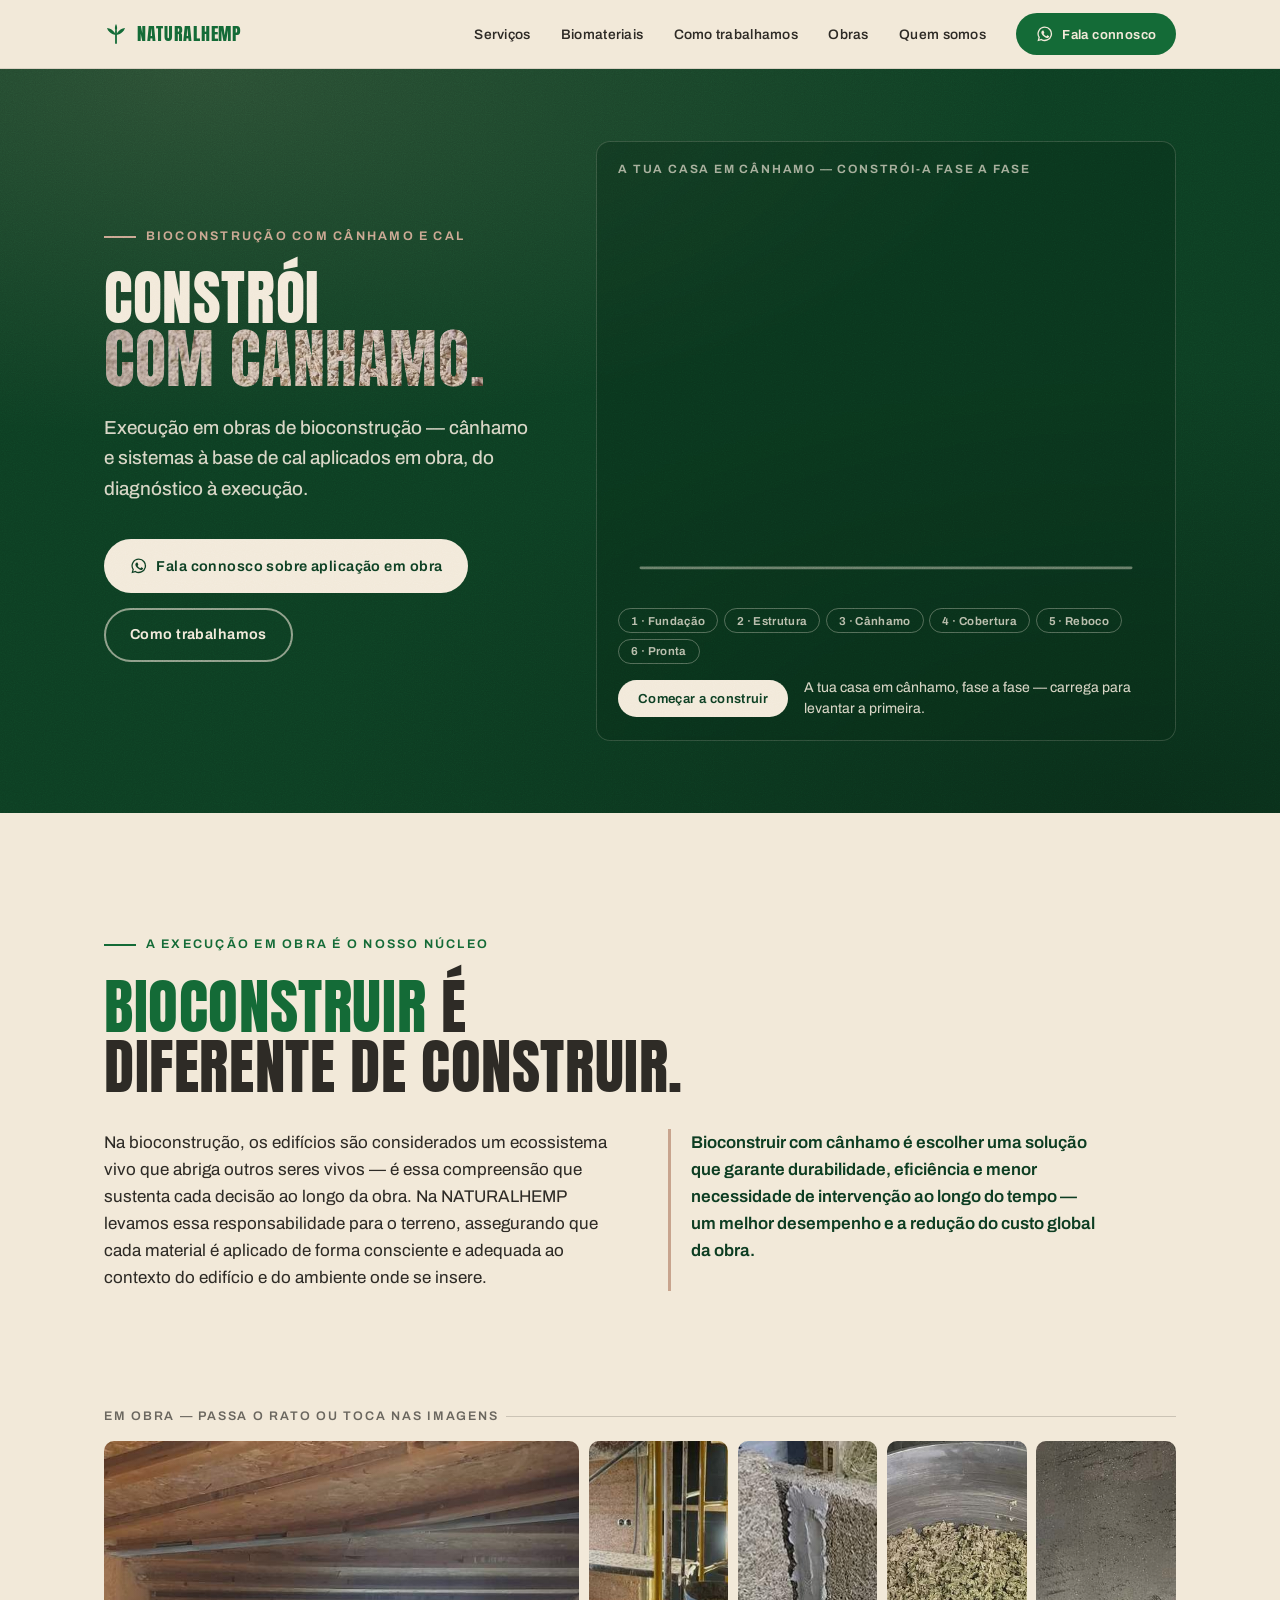
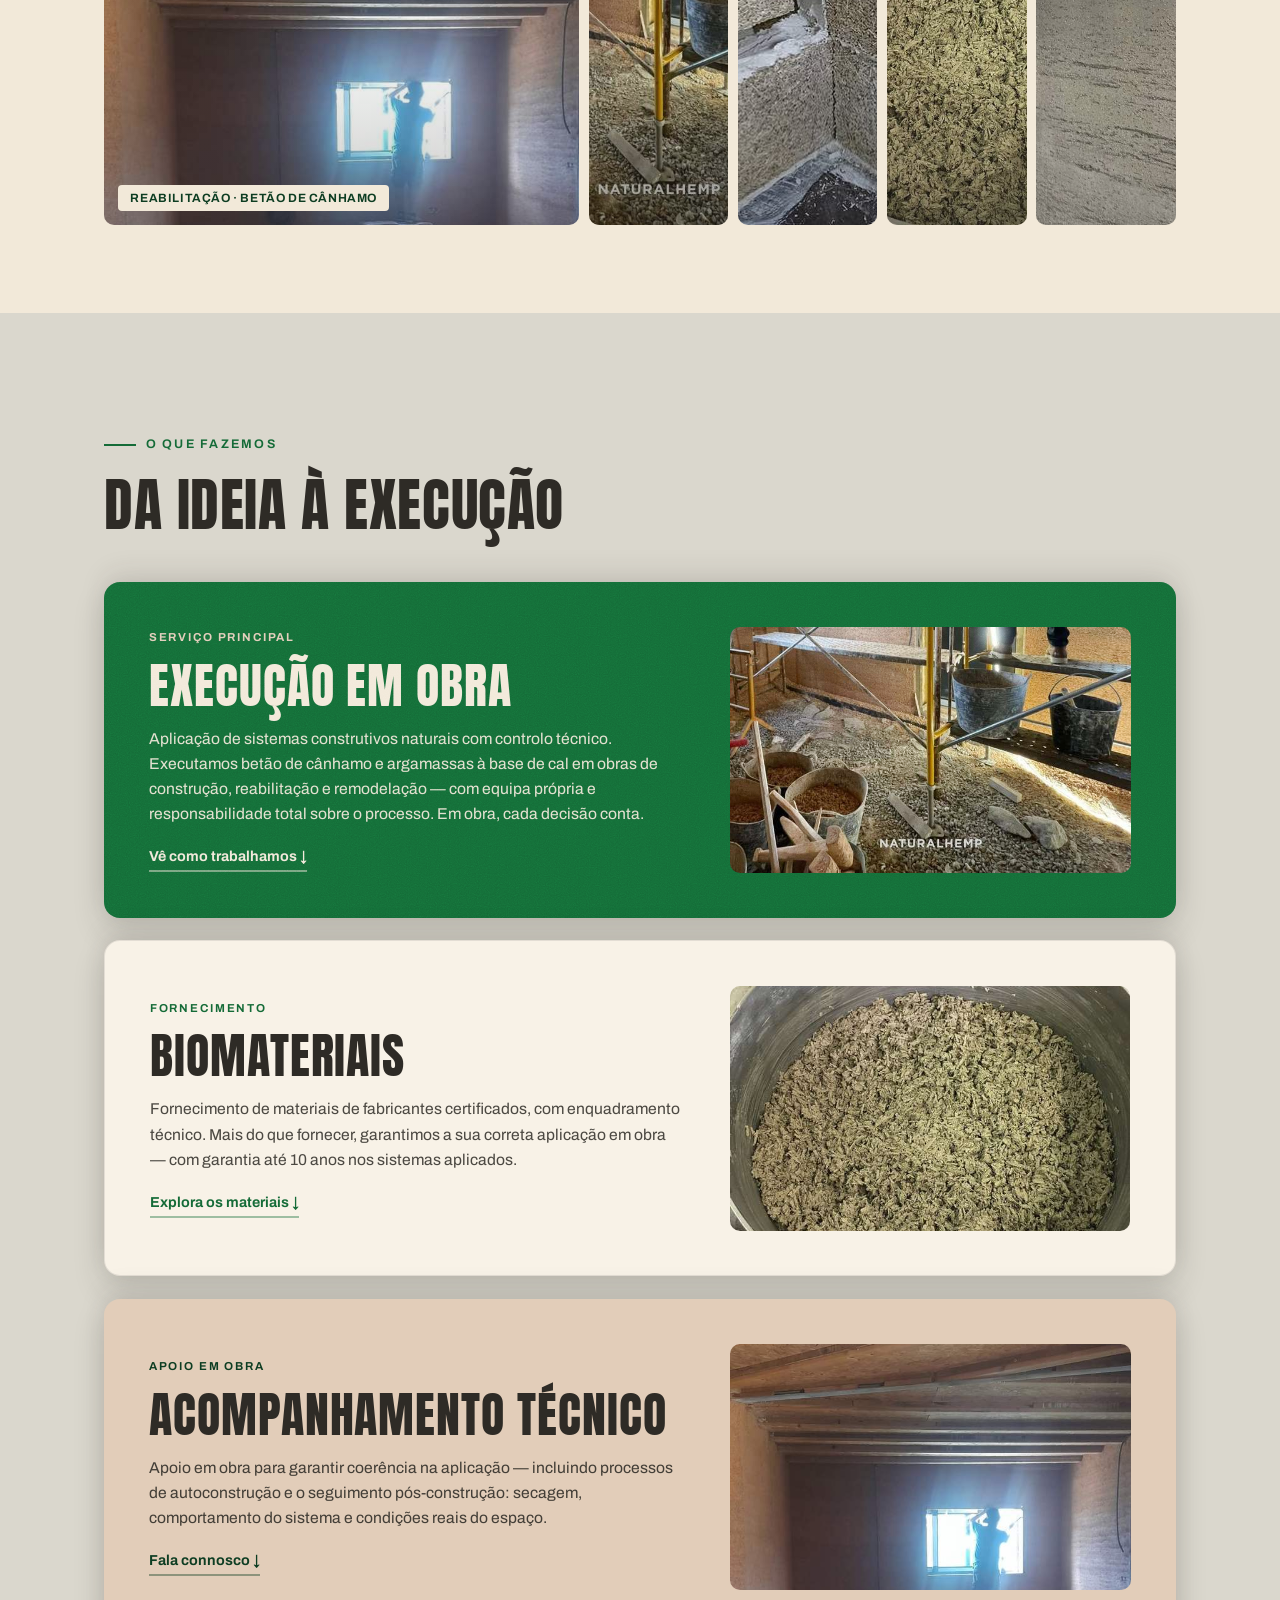
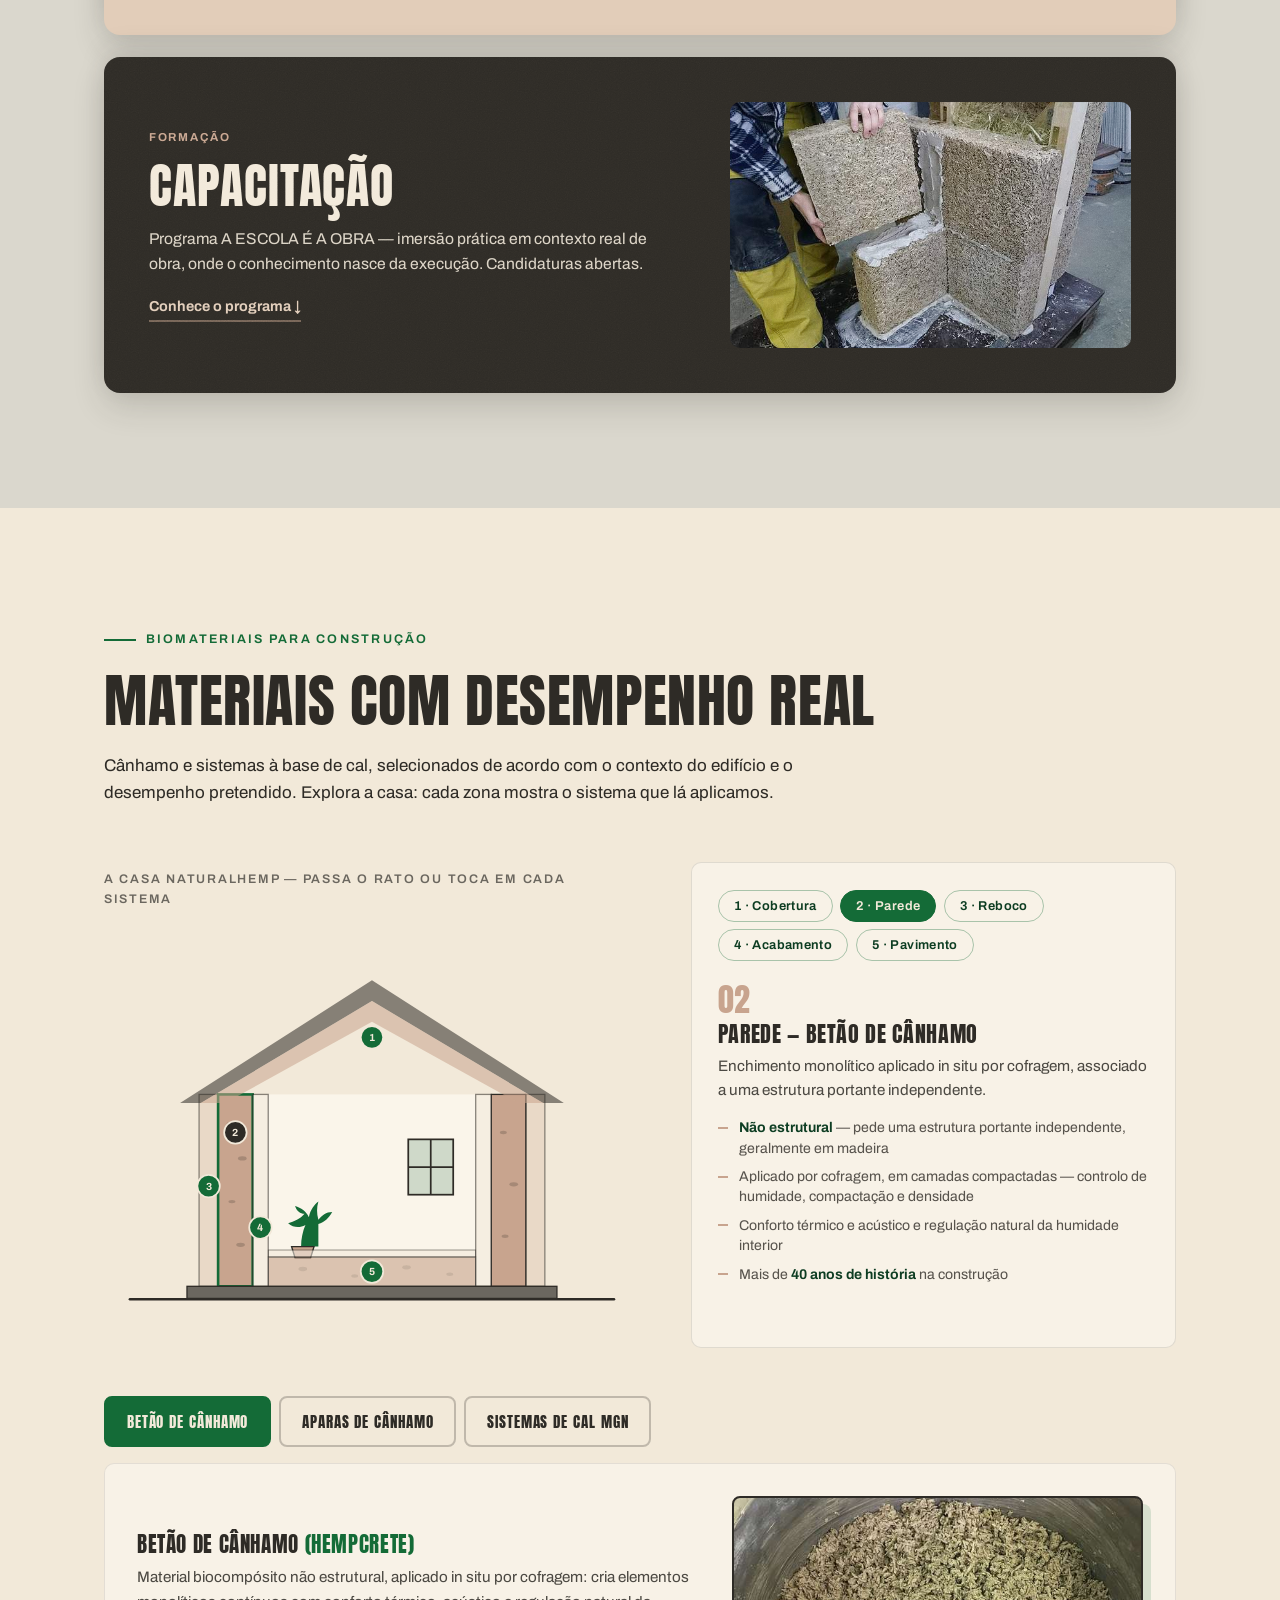
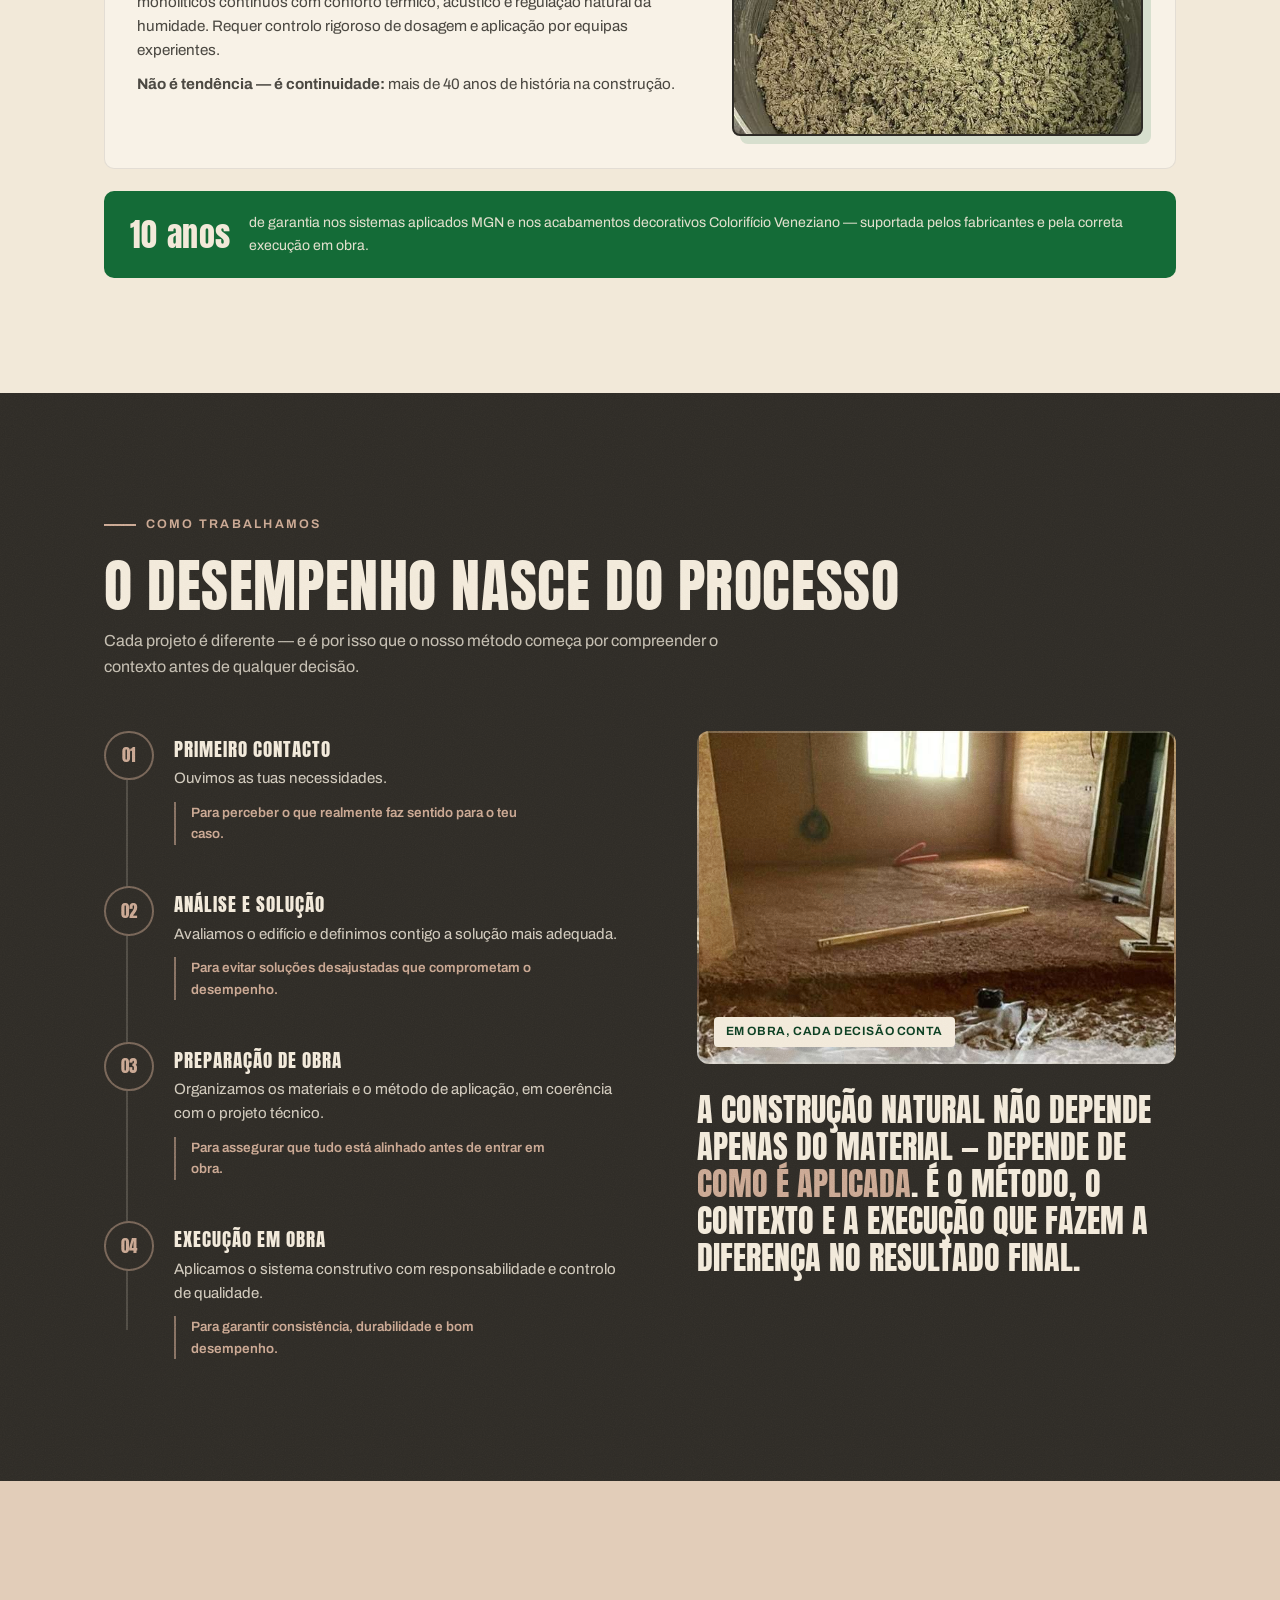
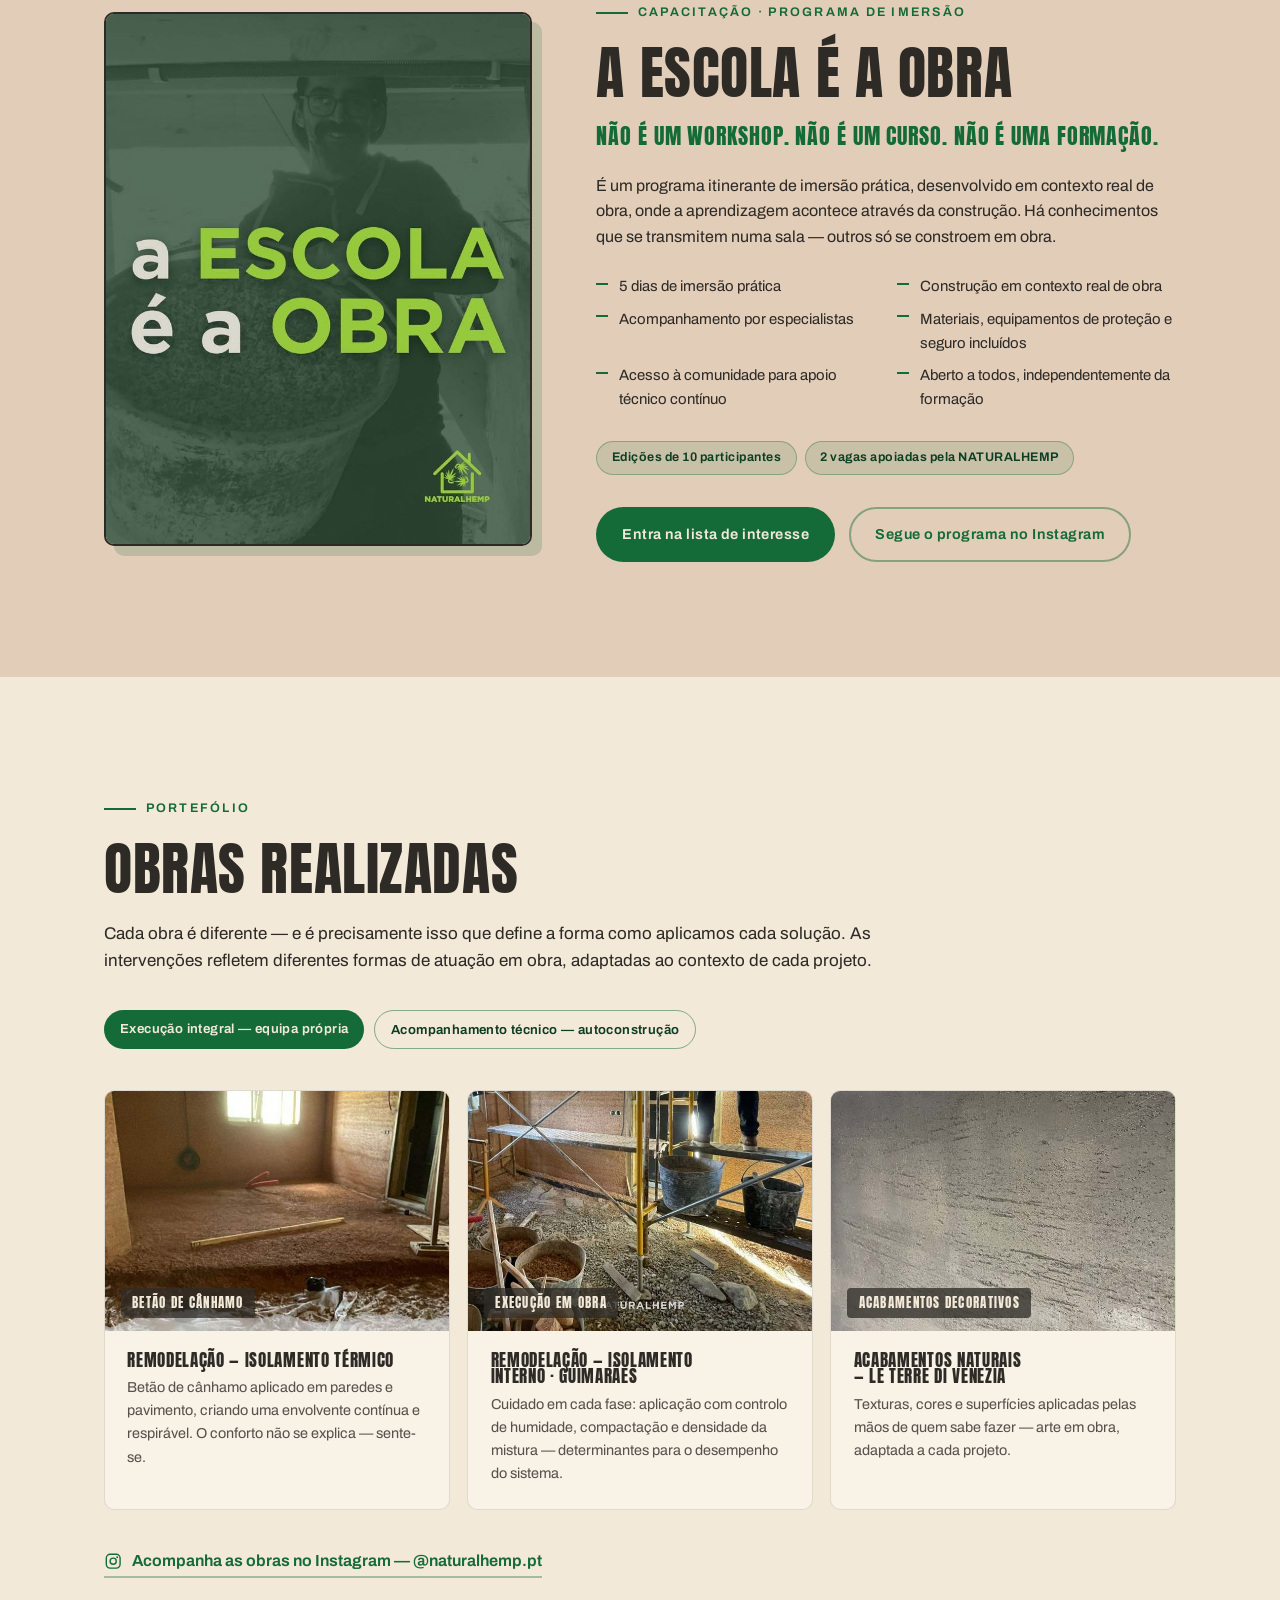
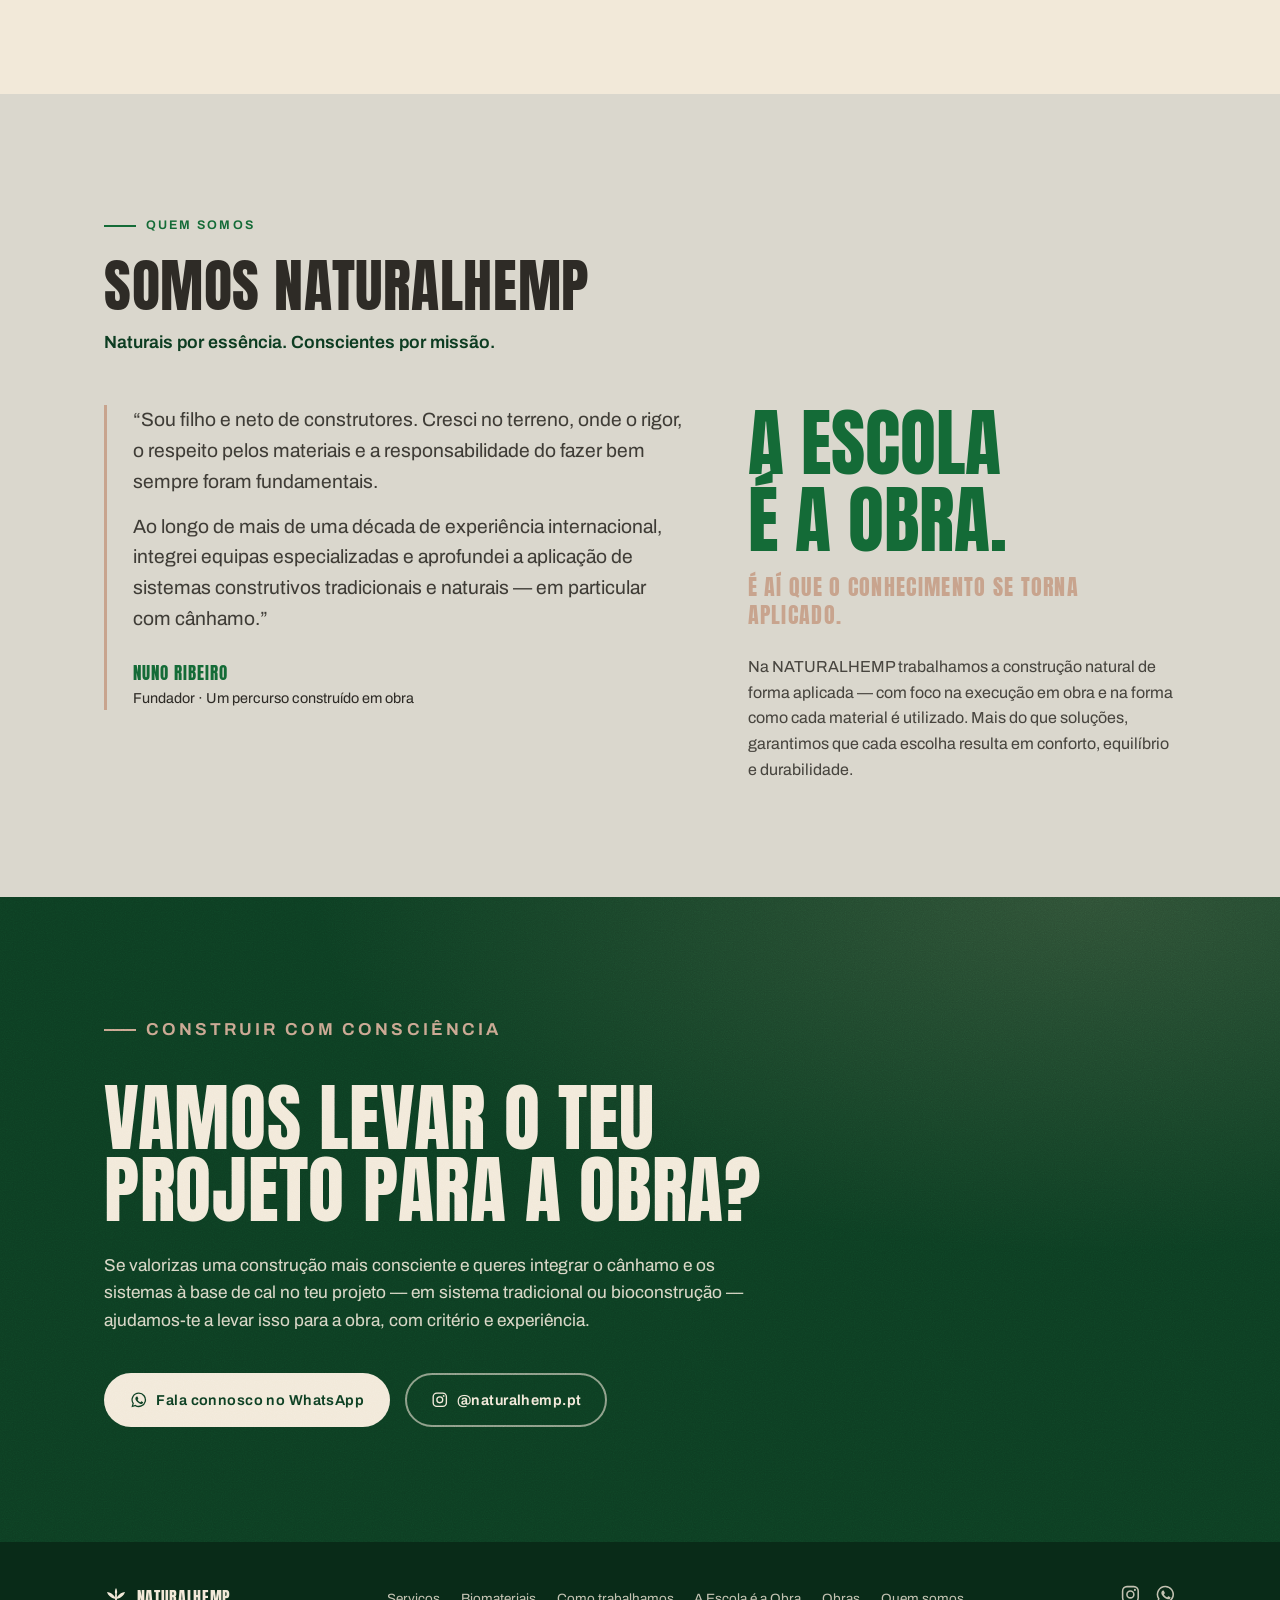
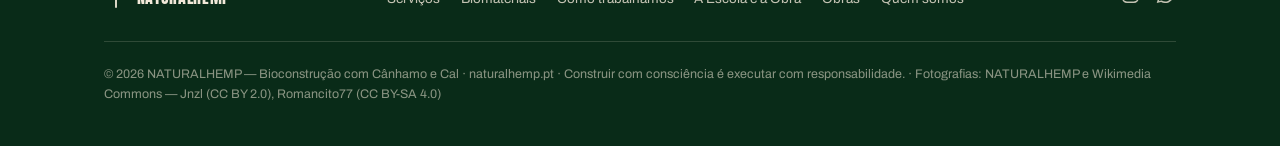
==== index.html @ 70490c3c "Adicionar website NATURALHEMP (página única autónoma) Co-Authored-By: Claude Fable 5 <noreply@anthro" ====
<!DOCTYPE html>
<html lang="pt-PT">
<head>
<meta charset="utf-8">
<meta name="viewport" content="width=device-width, initial-scale=1">
<title>NATURALHEMP — Bioconstrução com Cânhamo e Cal | Execução em Obra</title>
<meta name="description" content="Execução em bioconstrução com cânhamo e sistemas à base de cal. Aplicação em obra com biomateriais para construção, reabilitação e remodelação.">
<meta property="og:title" content="NATURALHEMP — Bioconstrução com Cânhamo e Cal | Execução em Obra">
<meta property="og:description" content="Execução em bioconstrução com cânhamo e sistemas à base de cal. Aplicação em obra com biomateriais para construção, reabilitação e remodelação.">
<meta property="og:type" content="website">
<meta property="og:url" content="https://naturalhemp.pt/">
<meta property="og:locale" content="pt_PT">
<link rel="icon" href="data:image/svg+xml,%3Csvg xmlns='http://www.w3.org/2000/svg' viewBox='0 0 24 24'%3E%3Cpath d='M12 21V9' stroke='%23146b37' stroke-width='1.8' stroke-linecap='round'/%3E%3Cpath d='M12 13C12 13 5 12.5 3 6C9.5 6.5 12 13 12 13Z' fill='%23146b37'/%3E%3Cpath d='M12 13C12 13 19 12.5 21 6C14.5 6.5 12 13 12 13Z' fill='%23146b37'/%3E%3Cpath d='M12 9C12 9 9.5 6.5 12 2C14.5 6.5 12 9 12 9Z' fill='%23146b37'/%3E%3C/svg%3E">
<script type="application/ld+json">
{
  "@context": "https://schema.org",
  "@type": "HomeAndConstructionBusiness",
  "name": "NATURALHEMP",
  "description": "Execução em bioconstrução com cânhamo e sistemas à base de cal. Aplicação em obra com biomateriais para construção, reabilitação e remodelação.",
  "url": "https://naturalhemp.pt/",
  "founder": { "@type": "Person", "name": "Nuno Ribeiro" },
  "areaServed": "Portugal",
  "sameAs": ["https://www.instagram.com/naturalhemp.pt/", "https://wa.me/message/C767VBSFNXAZK1"]
}
</script>
</head>
<body>
<style>
  @font-face {
    font-family: 'Anton';
    font-style: normal;
    font-weight: 400;
    font-display: swap;
    src: url([data-uri]) format('woff2');
  }
  @font-face {
    font-family: 'Archivo';
    font-style: normal;
    font-weight: 100 900;
    font-display: swap;
    src: url([data-uri]) format('woff2');
  }

  :root {
    --verde: #146b37;
    --verde-escuro: #0d3d22;
    --verde-noite: #092b18;
    --cal: #f2e9d9;
    --cal-claro: #f8f2e7;
    --salvia: #dad7cd;
    --canamo: #c8a48e;
    --canamo-claro: #e2cdb9;
    --carvao: #2e2b26;
    --pedra: #6b675f;
    --grain: url("data:image/svg+xml,%3Csvg xmlns='http://www.w3.org/2000/svg' width='240' height='240'%3E%3Cfilter id='g'%3E%3CfeTurbulence type='fractalNoise' baseFrequency='0.9' numOctaves='2' stitchTiles='stitch'/%3E%3CfeColorMatrix type='saturate' values='0'/%3E%3C/filter%3E%3Crect width='240' height='240' filter='url(%23g)' opacity='0.55'/%3E%3C/svg%3E");
    --f-obra1: url("[data-uri]");
    --f-obra2: url("[data-uri]");
    --f-obra3: url("[data-uri]");
    --f-hero: url("[data-uri]");
    --f-aparas: url("[data-uri]");
    --f-blocos: url("[data-uri]");
    --f-mistura: url("[data-uri]");
    --f-textura: url("[data-uri]");
  }

  .bg { background-size: cover; background-position: center; background-color: var(--salvia); }
  .bg-obra1 { background-image: var(--f-obra1); }
  .bg-obra2 { background-image: var(--f-obra2); background-position: center bottom; }
  .bg-obra3 { background-image: var(--f-obra3); background-position: center bottom; }
  .bg-hero { background-image: var(--f-hero); }
  .bg-aparas { background-image: var(--f-aparas); }
  .bg-blocos { background-image: var(--f-blocos); }
  .bg-mistura { background-image: var(--f-mistura); }
  .bg-textura { background-image: var(--f-textura); }

  * { margin: 0; padding: 0; box-sizing: border-box; }

  html { scroll-behavior: smooth; }

  body {
    font-family: 'Archivo', 'Helvetica Neue', Arial, sans-serif;
    font-weight: 420;
    background: var(--cal);
    color: var(--carvao);
    line-height: 1.6;
    -webkit-font-smoothing: antialiased;
    overflow-x: hidden;
  }

  ::selection { background: var(--verde); color: var(--cal); }

  a { color: inherit; }

  :is(a, button):focus-visible {
    outline: 3px solid var(--canamo);
    outline-offset: 3px;
  }

  h1, h2, h3, .display {
    font-family: 'Anton', 'Arial Narrow', sans-serif;
    font-weight: 400;
    text-transform: uppercase;
    line-height: 0.98;
    letter-spacing: 0.01em;
    text-wrap: balance;
  }

  .wrap { max-width: 72rem; margin: 0 auto; padding: 0 clamp(1.25rem, 4vw, 2.5rem); }

  .eyebrow {
    display: inline-flex;
    align-items: center;
    gap: 0.6rem;
    font-size: 0.78rem;
    font-weight: 640;
    letter-spacing: 0.18em;
    text-transform: uppercase;
    margin-bottom: 1.4rem;
  }
  .eyebrow::before {
    content: '';
    width: 2rem; height: 2px;
    background: currentColor;
  }

  .section { padding: clamp(4.5rem, 9vw, 7.5rem) 0; position: relative; }
  section[id] { scroll-margin-top: 4.5rem; }

  .grain-layer::after {
    content: '';
    position: absolute; inset: 0;
    background-image: var(--grain);
    mix-blend-mode: overlay;
    opacity: 0.5;
    pointer-events: none;
  }

  /* ---------- reveal on scroll (só com JS ativo) ---------- */
  .js .rv { opacity: 0; transform: translateY(24px); transition: opacity 0.7s ease, transform 0.7s ease; }
  .js .rv.in { opacity: 1; transform: none; }
  @media (prefers-reduced-motion: reduce) {
    html { scroll-behavior: auto; }
    .js .rv { opacity: 1; transform: none; transition: none; }
  }

  /* ---------- nav ---------- */
  .nav {
    position: sticky; top: 0; z-index: 50;
    background: rgba(242, 233, 217, 0.92);
    backdrop-filter: blur(10px);
    border-bottom: 1px solid rgba(46, 43, 38, 0.12);
  }
  .nav-inner {
    display: flex; align-items: center; justify-content: space-between;
    gap: 1rem;
    height: 4.25rem;
  }
  .brand {
    display: flex; align-items: center; gap: 0.55rem;
    font-family: 'Anton', sans-serif;
    font-size: 1.15rem;
    letter-spacing: 0.04em;
    text-decoration: none;
    color: var(--verde);
  }
  .brand svg { width: 1.5rem; height: 1.5rem; }
  .nav-links {
    display: flex; align-items: center; gap: clamp(1rem, 2.5vw, 1.9rem);
    list-style: none;
  }
  .nav-links a:not(.btn) {
    text-decoration: none;
    font-size: 0.86rem;
    font-weight: 560;
    letter-spacing: 0.02em;
    color: var(--carvao);
    border-bottom: 2px solid transparent;
    padding: 0.2rem 0;
    transition: border-color 0.2s ease, color 0.2s ease;
  }
  .nav-links a:not(.btn):hover { color: var(--verde); border-bottom-color: var(--verde); }
  .nav-toggle {
    display: none;
    background: none; border: 0; cursor: pointer;
    width: 2.6rem; height: 2.6rem;
    color: var(--carvao);
  }
  .nav-toggle svg { width: 100%; height: 100%; }
  .nav-toggle .icon-close { display: none; }

  /* ---------- buttons ---------- */
  .btn {
    display: inline-flex; align-items: center; gap: 0.55rem;
    font-family: 'Archivo', sans-serif;
    font-size: 0.9rem; font-weight: 640;
    letter-spacing: 0.03em;
    text-decoration: none;
    padding: 0.85rem 1.5rem;
    border-radius: 999px;
    border: 2px solid transparent;
    transition: transform 0.15s ease, background 0.2s ease, color 0.2s ease, border-color 0.2s ease;
    cursor: pointer;
  }
  .btn:hover { transform: translateY(-2px); }
  .btn svg { width: 1.1rem; height: 1.1rem; flex: none; }
  .btn-verde { background: var(--verde); color: var(--cal); }
  .btn-verde:hover { background: var(--verde-escuro); }
  .btn-cal { background: var(--cal); color: var(--verde-escuro); }
  .btn-cal:hover { background: #fff; }
  .btn-ghost-cal { border-color: rgba(242, 233, 217, 0.55); color: var(--cal); background: transparent; }
  .btn-ghost-cal:hover { border-color: var(--cal); }
  .btn-ghost-verde { border-color: rgba(20, 107, 55, 0.45); color: var(--verde); background: transparent; }
  .btn-ghost-verde:hover { border-color: var(--verde); }
  .btn-sm { padding: 0.55rem 1.1rem; font-size: 0.82rem; }

  /* ---------- hero ---------- */
  .hero {
    position: relative;
    background:
      radial-gradient(120% 90% at 15% 0%, rgba(200, 164, 142, 0.16), transparent 55%),
      radial-gradient(110% 100% at 90% 100%, rgba(9, 43, 24, 0.9), transparent 60%),
      var(--verde-escuro);
    color: var(--cal);
    overflow: hidden;
  }
  .hero-inner {
    padding-top: clamp(3.5rem, 8vh, 5.5rem);
    padding-bottom: clamp(3.5rem, 8vh, 6rem);
  }
  .hero-grid {
    display: grid;
    grid-template-columns: minmax(0, 0.85fr) minmax(0, 1.15fr);
    gap: clamp(2rem, 5vw, 4.5rem);
    align-items: center;
  }
  .hero .eyebrow { color: var(--canamo); }
  .hero h1 {
    font-size: clamp(2.5rem, 4.7vw, 4.15rem);
    line-height: 0.98;
    margin-bottom: 1.4rem;
  }
  .hero h1 .linha2 { color: var(--canamo); display: block; font-size: 1.06em; }
  @supports ((-webkit-background-clip: text) or (background-clip: text)) {
    .hero h1 .linha2 {
      background-image:
        linear-gradient(rgba(200, 164, 142, 0.45), rgba(184, 140, 112, 0.35)),
        var(--f-textura);
      background-size: cover;
      background-position: center;
      -webkit-background-clip: text;
      background-clip: text;
      color: transparent;
    }
  }
  .hero-lead {
    font-size: clamp(1rem, 1.6vw, 1.18rem);
    font-weight: 460;
    max-width: 28em;
    color: rgba(242, 233, 217, 0.88);
    margin-bottom: 2.2rem;
  }
  .hero-ctas { display: flex; flex-wrap: wrap; gap: 0.9rem; }

  /* sandbox — constrói a casa */
  .hero-sandbox {
    background: rgba(9, 43, 24, 0.4);
    border: 1px solid rgba(242, 233, 217, 0.16);
    border-radius: 14px;
    padding: 1.1rem 1.3rem 1.3rem;
    backdrop-filter: blur(2px);
  }
  .sb-titulo {
    font-size: 0.75rem; font-weight: 640;
    letter-spacing: 0.15em; text-transform: uppercase;
    color: rgba(242, 233, 217, 0.65);
    margin-bottom: 0.4rem;
  }
  #sandbox { width: 100%; height: auto; display: block; }
  .sb-chips { display: flex; flex-wrap: wrap; gap: 0.35rem; margin: 0.7rem 0 0.9rem; }
  .sb-chips button {
    font-family: 'Archivo', sans-serif;
    font-size: 0.72rem; font-weight: 640;
    letter-spacing: 0.03em;
    padding: 0.35rem 0.75rem;
    border-radius: 999px;
    border: 1.5px solid rgba(242, 233, 217, 0.3);
    background: transparent;
    color: rgba(242, 233, 217, 0.75);
    cursor: pointer;
    transition: background 0.2s ease, color 0.2s ease, border-color 0.2s ease;
  }
  .sb-chips button:hover { border-color: var(--cal); color: var(--cal); }
  .sb-chips button.feita { background: var(--verde); border-color: var(--verde); color: var(--cal); }
  .sb-chips button.atual { background: var(--cal); border-color: var(--cal); color: var(--verde-escuro); }
  .sb-controlo { display: flex; align-items: center; gap: 1rem; flex-wrap: wrap; }
  .sb-texto {
    flex: 1 1 14rem;
    font-size: 0.88rem;
    line-height: 1.45;
    color: rgba(242, 233, 217, 0.88);
    min-height: 2.6em;
  }

  /* fases da construção (com JS as fases começam por construir) */
  #sandbox .fase, #sandbox .peca { transform-box: fill-box; }
  .js #sandbox .fase { opacity: 0; }
  .js #sandbox .fase.on { opacity: 1; }
  .js #sandbox .f-fund { transform: scaleY(0); transform-origin: 50% 100%; transition: transform 0.55s ease, opacity 0.3s ease; }
  .js #sandbox .f-fund.on { transform: scaleY(1); }
  .js #sandbox .f-estr { transition: opacity 0.2s ease; }
  .js #sandbox .f-estr .peca { transform: translateY(-46px); opacity: 0; transition: transform 0.55s cubic-bezier(0.2, 0.8, 0.3, 1.15), opacity 0.4s ease; }
  .js #sandbox .f-estr.on .peca { transform: none; opacity: 1; }
  .js #sandbox .f-estr.on .peca:nth-child(2) { transition-delay: 0.12s; }
  .js #sandbox .f-estr.on .peca:nth-child(3) { transition-delay: 0.24s; }
  .js #sandbox .f-estr.on .peca:nth-child(4) { transition-delay: 0.38s; }
  .js #sandbox .f-parede { transform: scaleY(0); transform-origin: 50% 100%; transition: transform 1s ease-out, opacity 0.3s ease; }
  .js #sandbox .f-parede.on { transform: scaleY(1); }
  .js #sandbox .f-cob { transform: translateY(-58px); transition: transform 0.6s cubic-bezier(0.2, 0.8, 0.3, 1.12), opacity 0.4s ease; }
  .js #sandbox .f-cob.on { transform: none; }
  .js #sandbox .f-reb { clip-path: inset(0 100% 0 0); transition: clip-path 0.9s ease, opacity 0.3s ease; }
  .js #sandbox .f-reb.on { clip-path: inset(0 0 0 0); }
  .js #sandbox .f-vida { transition: opacity 0.6s ease; }
  #sandbox .fumo { opacity: 0; }
  #sandbox .f-vida.on .fumo { animation: fumo 3.2s ease-out infinite; }
  #sandbox .f-vida.on .fumo:nth-of-type(2) { animation-delay: 1.1s; }
  #sandbox .f-vida.on .fumo:nth-of-type(3) { animation-delay: 2.2s; }
  @keyframes fumo {
    0% { opacity: 0; transform: translateY(0) scale(0.8); }
    25% { opacity: 0.65; }
    100% { opacity: 0; transform: translateY(-52px) scale(1.35); }
  }
  @media (prefers-reduced-motion: reduce) {
    .js #sandbox .fase, .js #sandbox .peca, .js #sandbox .f-reb { transition: none !important; }
    #sandbox .f-vida.on .fumo { animation: none; opacity: 0.4; }
  }


  /* ---------- manifesto ---------- */
  .manifesto .eyebrow { color: var(--verde); }
  .manifesto h2 {
    font-size: clamp(2.1rem, 5vw, 3.8rem);
    max-width: 14em;
    margin-bottom: 2rem;
  }
  .manifesto h2 em { font-style: normal; color: var(--verde); }
  .manifesto-cols {
    display: grid;
    grid-template-columns: 1.2fr 1fr;
    gap: clamp(1.5rem, 4vw, 4rem);
    max-width: 62rem;
  }
  .manifesto-cols p { font-size: 1.06rem; max-width: 32em; }
  .manifesto-cols .destaque {
    font-weight: 620;
    color: var(--verde-escuro);
    border-left: 3px solid var(--canamo);
    padding-left: 1.2rem;
  }

  /* ---------- galeria acordeão ---------- */
  .galeria { padding-bottom: clamp(3.5rem, 7vw, 5.5rem); }
  .ac-caption {
    font-size: 0.78rem; font-weight: 600;
    letter-spacing: 0.14em; text-transform: uppercase;
    color: var(--pedra);
    margin-bottom: 0.9rem;
    display: flex; align-items: center; gap: 0.5rem;
  }
  .ac-caption::after { content: ''; flex: 1; height: 1px; background: rgba(46,43,38,0.2); }
  .acordeao {
    display: flex;
    gap: 0.6rem;
    height: clamp(16rem, 30vw, 24rem);
  }
  .ac-item {
    flex: 1 1 0;
    min-width: 0;
    border: 0;
    padding: 0;
    border-radius: 10px;
    overflow: hidden;
    position: relative;
    cursor: pointer;
    transition: flex 0.55s cubic-bezier(0.25, 0.8, 0.3, 1);
  }
  .ac-item::after {
    content: '';
    position: absolute; inset: 0;
    background: linear-gradient(to top, rgba(46, 43, 38, 0.45), rgba(46, 43, 38, 0.08) 45%);
    opacity: 0.75;
    transition: opacity 0.4s ease;
  }
  .ac-item:hover::after { opacity: 0.45; }
  .ac-item.ativa { flex: 3.4; }
  .ac-item.ativa::after { opacity: 0.55; }
  .ac-legenda {
    position: absolute;
    left: 0.9rem; bottom: 0.9rem;
    z-index: 1;
    background: var(--cal);
    color: var(--verde-escuro);
    font-family: 'Archivo', sans-serif;
    font-size: 0.75rem; font-weight: 660;
    letter-spacing: 0.05em; text-transform: uppercase;
    padding: 0.35rem 0.75rem;
    border-radius: 4px;
    white-space: nowrap;
    opacity: 0;
    transform: translateY(8px);
    transition: opacity 0.35s ease 0.18s, transform 0.35s ease 0.18s;
    pointer-events: none;
  }
  .ac-item.ativa .ac-legenda { opacity: 1; transform: none; }
  @media (prefers-reduced-motion: reduce) {
    .ac-item, .ac-legenda { transition: none !important; }
  }

  /* ---------- serviços ---------- */
  .servicos { background: var(--salvia); }
  .servicos .eyebrow { color: var(--verde); }
  .servicos h2 { font-size: clamp(2.1rem, 5vw, 3.6rem); margin-bottom: 3rem; }
  .srv-pilha { display: flex; flex-direction: column; gap: 1.4rem; }
  .srv-carta {
    position: sticky;
    top: calc(5.6rem + var(--i) * 1.15rem);
    display: grid;
    grid-template-columns: minmax(0, 1.15fr) minmax(0, 0.85fr);
    gap: clamp(1.5rem, 3vw, 3rem);
    align-items: center;
    border-radius: 16px;
    padding: clamp(1.6rem, 3.5vw, 2.8rem);
    min-height: 21rem;
    overflow: hidden;
    box-shadow: 0 -10px 26px rgba(46, 43, 38, 0.1), 0 14px 32px rgba(46, 43, 38, 0.16);
  }
  .sc-tag {
    font-size: 0.72rem; font-weight: 660;
    letter-spacing: 0.16em; text-transform: uppercase;
    margin-bottom: 1rem;
  }
  .srv-carta h3 {
    font-size: clamp(1.9rem, 3.8vw, 3rem);
    letter-spacing: 0.02em;
    margin-bottom: 1rem;
  }
  .srv-carta .sc-desc { font-size: 0.98rem; max-width: 34em; }
  .sc-link {
    display: inline-flex; align-items: center; gap: 0.4rem;
    margin-top: 1.2rem;
    font-size: 0.9rem; font-weight: 660;
    text-decoration: none;
    border-bottom: 2px solid;
    padding-bottom: 0.1rem;
    transition: opacity 0.2s ease;
  }
  .sc-link:hover { opacity: 0.75; }
  .sc-foto {
    height: 100%;
    min-height: 15rem;
    border-radius: 10px;
    transition: transform 0.5s ease, filter 0.5s ease;
  }
  .srv-carta:hover .sc-foto { transform: scale(1.025); filter: brightness(1.06); }
  .sc-verde { background: var(--verde); color: var(--cal); }
  .sc-verde .sc-tag { color: var(--canamo-claro); }
  .sc-verde .sc-desc { color: rgba(242, 233, 217, 0.92); }
  .sc-verde .sc-link { color: var(--cal); border-color: rgba(242, 233, 217, 0.45); }
  .sc-cal { background: var(--cal-claro); color: var(--carvao); border: 1px solid rgba(46, 43, 38, 0.1); }
  .sc-cal .sc-tag { color: var(--verde); }
  .sc-cal .sc-desc { color: rgba(46, 43, 38, 0.85); }
  .sc-cal .sc-link { color: var(--verde); border-color: rgba(20, 107, 55, 0.4); }
  .sc-canamo { background: var(--canamo-claro); color: var(--carvao); }
  .sc-canamo .sc-tag { color: var(--verde-escuro); }
  .sc-canamo .sc-desc { color: rgba(46, 43, 38, 0.88); }
  .sc-canamo .sc-link { color: var(--verde-escuro); border-color: rgba(13, 61, 34, 0.4); }
  .sc-carvao { background: var(--carvao); color: var(--cal); }
  .sc-carvao .sc-tag { color: var(--canamo); }
  .sc-carvao .sc-desc { color: rgba(242, 233, 217, 0.88); }
  .sc-carvao .sc-link { color: var(--canamo-claro); border-color: rgba(200, 164, 142, 0.45); }

  /* ---------- biomateriais ---------- */
  .bio .eyebrow { color: var(--verde); }
  .bio h2 { font-size: clamp(2.1rem, 5vw, 3.6rem); margin-bottom: 1.4rem; }
  .bio-intro { max-width: 46em; font-size: 1.06rem; margin-bottom: 3.5rem; }
  /* casa interativa — assinatura */
  .casa-grid {
    display: grid;
    grid-template-columns: minmax(0, 1.05fr) minmax(0, 0.95fr);
    gap: clamp(1.5rem, 4vw, 3.5rem);
    align-items: center;
    margin-bottom: 3rem;
  }
  .casa-caption {
    font-size: 0.78rem; font-weight: 600;
    letter-spacing: 0.14em; text-transform: uppercase;
    color: var(--pedra);
    margin-bottom: 0.9rem;
    display: flex; align-items: center; gap: 0.5rem;
  }
  .casa-caption::after { content: ''; flex: 1; height: 1px; background: rgba(46,43,38,0.2); }
  .casa-svg { width: 100%; height: auto; display: block; overflow: visible; }
  .zona { cursor: pointer; }
  .zona > * { transition: opacity 0.25s ease; }
  .js .casa-svg .zona:not(.ativa) > * { opacity: 0.55; }
  .zona.ativa > * { opacity: 1; }
  .zona.ativa .zcontorno { stroke: var(--verde); stroke-width: 3; }
  .marcador { cursor: pointer; }
  .marcador circle {
    fill: var(--verde);
    stroke: var(--cal);
    stroke-width: 2;
    transition: fill 0.2s ease, transform 0.2s ease;
  }
  .marcador text {
    fill: var(--cal);
    font-family: 'Archivo', sans-serif;
    font-weight: 700;
    font-size: 12px;
    text-anchor: middle;
    dominant-baseline: central;
    pointer-events: none;
  }
  .marcador:hover circle, .marcador.ativa circle { fill: var(--carvao); }
  .casa-painel {
    background: var(--cal-claro);
    border: 1px solid rgba(46, 43, 38, 0.12);
    border-radius: 10px;
    padding: 1.7rem 1.6rem;
  }
  .casa-nav { display: flex; flex-wrap: wrap; gap: 0.45rem; margin-bottom: 1.4rem; }
  .casa-nav button {
    font-family: 'Archivo', sans-serif;
    font-size: 0.8rem; font-weight: 640;
    letter-spacing: 0.03em;
    padding: 0.5rem 0.95rem;
    border-radius: 999px;
    border: 1.5px solid rgba(20, 107, 55, 0.35);
    background: transparent;
    color: var(--verde-escuro);
    cursor: pointer;
    transition: background 0.2s ease, color 0.2s ease;
  }
  .casa-nav button:hover { border-color: var(--verde); }
  .casa-nav button[aria-pressed="true"] {
    background: var(--verde);
    border-color: var(--verde);
    color: var(--cal);
  }
  .casa-info .casa-num {
    font-family: 'Anton', sans-serif;
    font-size: 2rem;
    line-height: 1;
    color: var(--canamo);
    display: block;
    margin-bottom: 0.5rem;
  }
  .casa-info h3 { font-size: 1.35rem; letter-spacing: 0.03em; margin-bottom: 0.55rem; }
  .casa-info p { font-size: 0.95rem; color: rgba(46, 43, 38, 0.85); }
  .casa-info { min-height: 21rem; }
  .casa-lista {
    list-style: none;
    margin-top: 1rem;
    display: flex; flex-direction: column; gap: 0.5rem;
  }
  .casa-lista li {
    font-size: 0.88rem;
    line-height: 1.45;
    color: rgba(46, 43, 38, 0.8);
    padding-left: 1.3rem;
    position: relative;
  }
  .casa-lista li::before {
    content: '';
    position: absolute; left: 0; top: 0.6em;
    width: 0.65rem; height: 2px;
    background: var(--canamo);
  }
  .casa-lista li strong { color: var(--verde-escuro); font-weight: 660; }

  /* separadores de materiais */
  .tabs-nav { display: flex; flex-wrap: wrap; gap: 0.5rem; margin-bottom: 1rem; }
  .tabs-nav button {
    font-family: 'Anton', sans-serif;
    text-transform: uppercase;
    font-size: 0.95rem;
    letter-spacing: 0.06em;
    padding: 0.75rem 1.3rem;
    border-radius: 8px;
    border: 2px solid rgba(46, 43, 38, 0.25);
    background: transparent;
    color: var(--carvao);
    cursor: pointer;
    transition: background 0.2s ease, color 0.2s ease, border-color 0.2s ease;
  }
  .tabs-nav button:hover { border-color: var(--verde); color: var(--verde); }
  .tabs-nav button[aria-selected="true"] {
    background: var(--verde);
    border-color: var(--verde);
    color: var(--cal);
  }
  .tab-panel { display: none; }
  .tab-panel.ativa {
    display: grid;
    grid-template-columns: minmax(0, 1.15fr) minmax(0, 0.85fr);
    gap: clamp(1.4rem, 3vw, 2.4rem);
    align-items: center;
    background: var(--cal-claro);
    border: 1px solid rgba(46, 43, 38, 0.1);
    border-radius: 10px;
    padding: clamp(1.4rem, 3vw, 2rem);
    margin-bottom: 1.4rem;
  }
  .tab-panel h3 { font-size: 1.3rem; margin-bottom: 0.6rem; letter-spacing: 0.03em; }
  .tab-panel h3 span { color: var(--verde); }
  .tab-panel p { font-size: 0.95rem; color: rgba(46, 43, 38, 0.85); }
  .tab-panel p + p { margin-top: 0.6rem; }
  .tab-foto {
    min-height: 15rem;
    height: 100%;
    border-radius: 8px;
    border: 2px solid var(--carvao);
    box-shadow: 8px 8px 0 rgba(20, 107, 55, 0.14);
  }
  .chips { display: flex; flex-wrap: wrap; gap: 0.5rem; margin-top: 1rem; list-style: none; }
  .chips li {
    font-size: 0.78rem; font-weight: 600;
    letter-spacing: 0.04em;
    padding: 0.35rem 0.85rem;
    border-radius: 999px;
    border: 1.5px solid rgba(20, 107, 55, 0.4);
    color: var(--verde-escuro);
  }
  .garantia {
    display: flex; align-items: center; gap: 1.1rem;
    background: var(--verde);
    color: var(--cal);
    border-radius: 10px;
    padding: 1.3rem 1.6rem;
  }
  .garantia strong {
    font-family: 'Anton', sans-serif;
    font-weight: 400;
    font-size: 2rem;
    line-height: 1;
    letter-spacing: 0.02em;
    white-space: nowrap;
  }
  .garantia p { font-size: 0.88rem; color: rgba(242, 233, 217, 0.92); }

  /* ---------- método ---------- */
  .metodo { background: var(--carvao); color: var(--cal); }
  .metodo .eyebrow { color: var(--canamo); }
  .metodo h2 { font-size: clamp(2.1rem, 5vw, 3.6rem); margin-bottom: 0.9rem; }
  .metodo-sub { color: rgba(242, 233, 217, 0.75); max-width: 40em; margin-bottom: 3.2rem; }
  .metodo-grid {
    display: grid;
    grid-template-columns: minmax(0, 1.05fr) minmax(0, 0.95fr);
    gap: clamp(2.5rem, 5vw, 5rem);
    align-items: start;
  }
  .metodo-linha { position: relative; counter-reset: passo; }
  .metodo-linha::before {
    content: '';
    position: absolute; left: 1.4rem; top: 0.5rem; bottom: 2.2rem;
    width: 2px;
    background: rgba(242, 233, 217, 0.16);
  }
  .metodo-fill {
    position: absolute; left: 1.4rem; top: 0.5rem;
    width: 2px; height: 0;
    max-height: calc(100% - 2.7rem);
    background: var(--canamo);
    box-shadow: 0 0 12px rgba(200, 164, 142, 0.5);
  }
  .passo {
    position: relative;
    counter-increment: passo;
    padding-left: 4.4rem;
    padding-bottom: 2.6rem;
  }
  .passo:last-child { padding-bottom: 0.4rem; }
  .passo::before {
    content: counter(passo, decimal-leading-zero);
    position: absolute; left: 0; top: 0;
    width: 2.85rem; height: 2.85rem;
    border-radius: 50%;
    border: 2px solid rgba(200, 164, 142, 0.45);
    background: var(--carvao);
    display: grid; place-items: center;
    font-family: 'Anton', sans-serif;
    font-size: 1.05rem;
    color: var(--canamo);
    transition: background 0.35s ease, color 0.35s ease, border-color 0.35s ease, box-shadow 0.35s ease;
  }
  .passo.feito::before {
    background: var(--canamo);
    border-color: var(--canamo);
    color: var(--carvao);
    box-shadow: 0 0 16px rgba(200, 164, 142, 0.35);
  }
  .passo h3 { font-size: 1.2rem; letter-spacing: 0.05em; margin-bottom: 0.5rem; padding-top: 0.55rem; }
  .passo p { font-size: 0.94rem; color: rgba(242, 233, 217, 0.82); max-width: 30em; }
  .passo .porque {
    display: block;
    margin-top: 0.7rem;
    padding-left: 0.9rem;
    border-left: 2px solid rgba(200, 164, 142, 0.55);
    font-size: 0.84rem;
    font-weight: 600;
    color: var(--canamo);
    max-width: 28em;
  }
  .metodo-direita { position: sticky; top: 6rem; display: flex; flex-direction: column; gap: 1.8rem; }
  .metodo-foto {
    height: clamp(16rem, 26vw, 22rem);
    border-radius: 12px;
    border: 2px solid rgba(242, 233, 217, 0.25);
    position: relative;
    overflow: hidden;
  }
  .metodo-foto span {
    position: absolute; left: 0.9rem; bottom: 0.9rem;
    background: var(--cal);
    color: var(--verde-escuro);
    font-size: 0.75rem; font-weight: 660;
    letter-spacing: 0.05em; text-transform: uppercase;
    padding: 0.35rem 0.75rem;
    border-radius: 4px;
  }
  .metodo-fecho {
    margin-top: 0;
    font-family: 'Anton', sans-serif;
    text-transform: uppercase;
    font-size: clamp(1.3rem, 2.8vw, 2rem);
    line-height: 1.15;
    max-width: 26em;
    color: var(--cal);
  }
  .metodo-fecho em { font-style: normal; color: var(--canamo); }

  /* ---------- a escola é a obra ---------- */
  .escola-sec { background: var(--canamo-claro); }
  .escola-sec .eyebrow { color: var(--verde); }
  .escola-grid {
    display: grid;
    grid-template-columns: minmax(0, 0.85fr) minmax(0, 1.15fr);
    gap: clamp(2rem, 5vw, 4.5rem);
    align-items: center;
  }
  .escola-img {
    border: 2px solid var(--carvao);
    border-radius: 10px;
    overflow: hidden;
    box-shadow: 10px 10px 0 rgba(20, 107, 55, 0.18);
  }
  .escola-img img { display: block; width: 100%; height: auto; }
  .escola-sec h2 { font-size: clamp(2.1rem, 5vw, 3.6rem); margin-bottom: 1rem; }
  .escola-nao {
    font-family: 'Anton', sans-serif;
    text-transform: uppercase;
    font-size: clamp(1.05rem, 1.9vw, 1.4rem);
    letter-spacing: 0.04em;
    color: var(--verde);
    margin-bottom: 1.2rem;
  }
  .escola-intro { max-width: 36em; margin-bottom: 1.6rem; }
  .escola-lista {
    list-style: none;
    display: grid;
    grid-template-columns: 1fr 1fr;
    gap: 0.55rem 1.4rem;
    margin-bottom: 1.8rem;
  }
  .escola-lista li {
    font-size: 0.93rem;
    padding-left: 1.4rem;
    position: relative;
  }
  .escola-lista li::before {
    content: '';
    position: absolute; left: 0; top: 0.5em;
    width: 0.7rem; height: 2px;
    background: var(--verde);
  }
  .escola-meta {
    display: flex; flex-wrap: wrap; gap: 0.5rem;
    margin-bottom: 2rem;
  }
  .escola-meta span {
    font-size: 0.78rem; font-weight: 640;
    letter-spacing: 0.04em;
    padding: 0.4rem 0.9rem;
    border-radius: 999px;
    background: rgba(20, 107, 55, 0.12);
    border: 1.5px solid rgba(20, 107, 55, 0.35);
    color: var(--verde-escuro);
  }
  .escola-ctas { display: flex; flex-wrap: wrap; gap: 0.9rem; }

  /* ---------- obras ---------- */
  .obras .eyebrow { color: var(--verde); }
  .obras h2 { font-size: clamp(2.1rem, 5vw, 3.6rem); margin-bottom: 1.4rem; }
  .obras-intro { max-width: 46em; font-size: 1.06rem; margin-bottom: 2.2rem; }
  .modos { display: flex; flex-wrap: wrap; gap: 0.6rem; margin-bottom: 2.6rem; }
  .modo {
    font-size: 0.82rem; font-weight: 640;
    letter-spacing: 0.03em;
    padding: 0.5rem 1rem;
    border-radius: 999px;
    background: var(--verde);
    color: var(--cal);
  }
  .modo.alt { background: transparent; color: var(--verde-escuro); border: 1.5px solid rgba(20, 107, 55, 0.5); }
  .obras-grid { display: grid; grid-template-columns: repeat(3, 1fr); gap: 1.1rem; }
  .obra {
    border-radius: 10px;
    overflow: hidden;
    border: 1px solid rgba(46, 43, 38, 0.12);
    background: var(--cal-claro);
    display: flex; flex-direction: column;
  }
  .obra { transition: transform 0.25s ease, box-shadow 0.25s ease; }
  .obra:hover { transform: translateY(-4px); box-shadow: 0 14px 28px rgba(46, 43, 38, 0.16); }
  .obra-thumb {
    height: 15rem;
    position: relative;
    transition: filter 0.3s ease;
  }
  .obra:hover .obra-thumb { filter: brightness(1.08) saturate(1.05); }
  .obra-thumb::after {
    content: attr(data-material);
    position: absolute; left: 1rem; bottom: 0.8rem;
    font-family: 'Anton', sans-serif;
    text-transform: uppercase;
    letter-spacing: 0.1em;
    font-size: 0.8rem;
    padding: 0.3rem 0.7rem;
    border-radius: 4px;
    background: rgba(46, 43, 38, 0.75);
    color: var(--cal);
  }
  .t-canamo { background-color: var(--canamo); }
  .t-salvia { background-color: #a8b5a0; }
  .t-verde  { background-color: #4f7d5c; }
  .obra-corpo { padding: 1.3rem 1.4rem 1.5rem; display: flex; flex-direction: column; gap: 0.5rem; }
  .obra h3 { font-size: 1.05rem; letter-spacing: 0.04em; }
  .obra p { font-size: 0.9rem; color: rgba(46, 43, 38, 0.8); }
  .obras-ig {
    margin-top: 2.4rem;
    display: inline-flex; align-items: center; gap: 0.6rem;
    font-weight: 640;
    color: var(--verde);
    text-decoration: none;
    border-bottom: 2px solid rgba(20, 107, 55, 0.35);
    padding-bottom: 0.15rem;
    transition: border-color 0.2s ease;
  }
  .obras-ig:hover { border-bottom-color: var(--verde); }
  .obras-ig svg { width: 1.15rem; height: 1.15rem; }

  /* ---------- quem somos ---------- */
  .quem { background: var(--salvia); overflow: hidden; }
  .quem .eyebrow { color: var(--verde); }
  .quem h2 { font-size: clamp(2.1rem, 5vw, 3.6rem); }
  .quem-sub {
    font-size: 1.1rem; font-weight: 620;
    color: var(--verde-escuro);
    margin: 0.9rem 0 3rem;
  }
  .quem-grid {
    display: grid;
    grid-template-columns: minmax(0, 1.15fr) minmax(0, 0.85fr);
    gap: clamp(2rem, 5vw, 4.5rem);
    align-items: start;
  }
  .quem-quote {
    border-left: 3px solid var(--canamo);
    padding-left: 1.6rem;
  }
  .quem-quote p {
    font-size: clamp(1.05rem, 1.6vw, 1.2rem);
    color: rgba(46, 43, 38, 0.9);
  }
  .quem-quote p + p { margin-top: 0.9rem; }
  .quem-quote footer {
    margin-top: 1.6rem;
    font-size: 0.9rem;
  }
  .quem-quote cite {
    font-style: normal;
    font-family: 'Anton', sans-serif;
    text-transform: uppercase;
    font-size: 1.05rem;
    letter-spacing: 0.06em;
    color: var(--verde);
    display: block;
  }
  .escola {
    font-family: 'Anton', sans-serif;
    text-transform: uppercase;
    font-size: clamp(2.6rem, 6vw, 4.6rem);
    line-height: 1.04;
    color: var(--verde);
  }
  .escola span {
    display: block;
    color: var(--canamo);
    font-size: clamp(1.05rem, 1.8vw, 1.35rem);
    line-height: 1.3;
    letter-spacing: 0.06em;
    margin-top: 0.9rem;
    max-width: 24em;
  }
  .quem-texto { margin-top: 1.6rem; font-size: 1rem; max-width: 30em; color: rgba(46, 43, 38, 0.85); }

  /* ---------- contacto ---------- */
  .contacto {
    position: relative;
    background:
      radial-gradient(110% 100% at 85% 0%, rgba(200, 164, 142, 0.18), transparent 55%),
      var(--verde-escuro);
    color: var(--cal);
    overflow: hidden;
  }
  .contacto .eyebrow { color: var(--canamo); }
  .contacto h2 { font-size: clamp(2.4rem, 6vw, 4.6rem); max-width: 12em; margin-bottom: 1.6rem; }
  .contacto p { max-width: 38em; font-size: 1.08rem; color: rgba(242, 233, 217, 0.88); margin-bottom: 2.4rem; }
  .contacto-ctas { display: flex; flex-wrap: wrap; gap: 0.9rem; }

  /* ---------- footer ---------- */
  .footer {
    background: var(--verde-noite);
    color: rgba(242, 233, 217, 0.8);
    padding: 2.6rem 0;
  }
  .footer-inner {
    display: flex; flex-wrap: wrap;
    align-items: center; justify-content: space-between;
    gap: 1.4rem;
  }
  .footer .brand { color: var(--cal); font-size: 1rem; }
  .footer-nav { display: flex; flex-wrap: wrap; gap: 1.3rem; list-style: none; }
  .footer-nav a { text-decoration: none; font-size: 0.84rem; }
  .footer-nav a:hover { color: var(--cal); text-decoration: underline; }
  .footer-social { display: flex; gap: 0.9rem; }
  .footer-social a { color: rgba(242, 233, 217, 0.8); transition: color 0.2s ease; }
  .footer-social a:hover { color: var(--cal); }
  .footer-social svg { width: 1.3rem; height: 1.3rem; }
  .footer-base {
    margin-top: 1.8rem;
    padding-top: 1.4rem;
    border-top: 1px solid rgba(242, 233, 217, 0.16);
    font-size: 0.78rem;
    color: rgba(242, 233, 217, 0.55);
  }

  /* ---------- responsivo ---------- */
  @media (max-width: 60rem) {
    .srv-carta { grid-template-columns: 1fr; min-height: 0; }
    .sc-foto { min-height: 11rem; }
    .metodo-grid { grid-template-columns: 1fr; }
    .metodo-direita { position: static; }
    .casa-grid { grid-template-columns: 1fr; }
    .casa-info { min-height: 0; }
    .tab-panel.ativa { grid-template-columns: 1fr; }
    .tab-foto { min-height: 11rem; }
    .hero-grid { grid-template-columns: 1fr; }
    .escola-grid { grid-template-columns: 1fr; }
    .escola-img { max-width: 26rem; }
    .obras-grid { grid-template-columns: 1fr; }
    .quem-grid { grid-template-columns: 1fr; }
    .manifesto-cols { grid-template-columns: 1fr; }
  }
  @media (max-width: 46rem) {
    .escola-lista { grid-template-columns: 1fr; }
    .acordeao { flex-direction: column; height: auto; }
    .ac-item { height: 4.2rem; flex: none; transition: height 0.5s cubic-bezier(0.25, 0.8, 0.3, 1); }
    .ac-item.ativa { height: 15rem; flex: none; }
    .nav-toggle { display: block; }
    .nav-links {
      display: none;
      position: absolute; left: 0; right: 0; top: 4.25rem;
      flex-direction: column; align-items: flex-start;
      gap: 0;
      background: var(--cal);
      border-bottom: 1px solid rgba(46, 43, 38, 0.15);
      padding: 0.6rem 1.25rem 1.2rem;
    }
    .nav-links li { width: 100%; }
    .nav-links a:not(.btn) { display: block; padding: 0.8rem 0; font-size: 1rem; }
    .nav-links .btn { margin-top: 0.8rem; }
    .nav.open .nav-links { display: flex; }
    .nav.open .icon-menu { display: none; }
    .nav.open .icon-close { display: block; }
  }
</style>
<script>document.documentElement.classList.add('js');</script>

<!-- ═══════════════════ NAV ═══════════════════ -->
<nav class="nav" id="nav" aria-label="Navegação principal">
  <div class="wrap nav-inner">
    <a class="brand" href="#inicio" aria-label="NATURALHEMP — início">
      <svg viewBox="0 0 24 24" fill="none" aria-hidden="true">
        <path d="M12 21V9" stroke="currentColor" stroke-width="1.8" stroke-linecap="round"/>
        <path d="M12 13C12 13 5 12.5 3 6C9.5 6.5 12 13 12 13Z" fill="currentColor"/>
        <path d="M12 13C12 13 19 12.5 21 6C14.5 6.5 12 13 12 13Z" fill="currentColor"/>
        <path d="M12 9C12 9 9.5 6.5 12 2C14.5 6.5 12 9 12 9Z" fill="currentColor"/>
      </svg>
      NATURALHEMP
    </a>
    <button class="nav-toggle" aria-expanded="false" aria-controls="menu" aria-label="Abrir menu">
      <svg class="icon-menu" viewBox="0 0 24 24" fill="none" aria-hidden="true"><path d="M4 7h16M4 12h16M4 17h16" stroke="currentColor" stroke-width="2" stroke-linecap="round"/></svg>
      <svg class="icon-close" viewBox="0 0 24 24" fill="none" aria-hidden="true"><path d="M6 6l12 12M18 6L6 18" stroke="currentColor" stroke-width="2" stroke-linecap="round"/></svg>
    </button>
    <ul class="nav-links" id="menu">
      <li><a href="#servicos">Serviços</a></li>
      <li><a href="#biomateriais">Biomateriais</a></li>
      <li><a href="#metodo">Como trabalhamos</a></li>
      <li><a href="#obras">Obras</a></li>
      <li><a href="#quem-somos">Quem somos</a></li>
      <li>
        <a class="btn btn-verde btn-sm" href="https://wa.me/message/C767VBSFNXAZK1" target="_blank" rel="noopener">
          <svg viewBox="0 0 24 24" fill="currentColor" aria-hidden="true"><path d="M12 2a10 10 0 0 0-8.6 15.1L2 22l5-1.3A10 10 0 1 0 12 2Zm0 1.8a8.2 8.2 0 1 1-4.2 15.3l-.3-.2-3 .8.8-2.9-.2-.3A8.2 8.2 0 0 1 12 3.8Zm-3.1 4c-.2 0-.5 0-.7.3-.2.3-.9.9-.9 2.2s.9 2.5 1 2.7c.2.2 1.8 2.9 4.5 3.9 2.2.9 2.7.7 3.2.7.5-.1 1.5-.6 1.7-1.2.2-.6.2-1.1.2-1.2l-.5-.3-1.7-.8c-.2-.1-.4-.1-.6.1l-.8 1c-.1.2-.3.2-.5.1a6.7 6.7 0 0 1-3.4-3c-.1-.2 0-.4.1-.5l.6-.7c.1-.2.1-.3.2-.5v-.5L10.3 8c-.2-.4-.4-.4-.6-.4h-.8Z"/></svg>
          Fala connosco
        </a>
      </li>
    </ul>
  </div>
</nav>

<main>
  <!-- ═══════════════════ HERO ═══════════════════ -->
  <header class="hero grain-layer" id="inicio">
    <div class="wrap hero-inner">
      <div class="hero-grid">
        <div>
          <p class="eyebrow rv">Bioconstrução com cânhamo e cal</p>
          <h1 class="rv">Constrói <span class="linha2">com cânhamo.</span></h1>
          <p class="hero-lead rv">Execução em obras de bioconstrução — cânhamo e sistemas à base de cal aplicados em obra, do diagnóstico à execução.</p>
          <div class="hero-ctas rv">
            <a class="btn btn-cal" href="https://wa.me/message/C767VBSFNXAZK1" target="_blank" rel="noopener">
              <svg viewBox="0 0 24 24" fill="currentColor" aria-hidden="true"><path d="M12 2a10 10 0 0 0-8.6 15.1L2 22l5-1.3A10 10 0 1 0 12 2Zm0 1.8a8.2 8.2 0 1 1-4.2 15.3l-.3-.2-3 .8.8-2.9-.2-.3A8.2 8.2 0 0 1 12 3.8Zm-3.1 4c-.2 0-.5 0-.7.3-.2.3-.9.9-.9 2.2s.9 2.5 1 2.7c.2.2 1.8 2.9 4.5 3.9 2.2.9 2.7.7 3.2.7.5-.1 1.5-.6 1.7-1.2.2-.6.2-1.1.2-1.2l-.5-.3-1.7-.8c-.2-.1-.4-.1-.6.1l-.8 1c-.1.2-.3.2-.5.1a6.7 6.7 0 0 1-3.4-3c-.1-.2 0-.4.1-.5l.6-.7c.1-.2.1-.3.2-.5v-.5L10.3 8c-.2-.4-.4-.4-.6-.4h-.8Z"/></svg>
              Fala connosco sobre aplicação em obra
            </a>
            <a class="btn btn-ghost-cal" href="#metodo">Como trabalhamos</a>
          </div>
        </div>
        <div class="hero-sandbox rv">
          <p class="sb-titulo">A tua casa em cânhamo — constrói-a fase a fase</p>
          <svg id="sandbox" viewBox="0 0 560 430" aria-label="Construção animada de uma casa em cânhamo, fase a fase">
            <line x1="24" y1="400" x2="536" y2="400" stroke="#f2e9d9" stroke-opacity="0.4" stroke-width="3" stroke-linecap="round"/>
            <g class="fase f-fund">
              <rect x="120" y="384" width="320" height="16" rx="2" fill="#6b675f" stroke="#2e2b26" stroke-width="1.5"/>
            </g>
            <g class="fase f-parede">
              <rect x="136" y="230" width="288" height="154" fill="#c8a48e"/>
              <ellipse cx="180" cy="270" rx="5" ry="2.5" fill="rgba(46,43,38,0.22)"/>
              <ellipse cx="250" cy="310" rx="4" ry="2" fill="rgba(46,43,38,0.22)"/>
              <ellipse cx="330" cy="260" rx="5" ry="2.5" fill="rgba(46,43,38,0.22)"/>
              <ellipse cx="390" cy="330" rx="4" ry="2" fill="rgba(46,43,38,0.22)"/>
              <ellipse cx="210" cy="350" rx="5" ry="2.5" fill="rgba(46,43,38,0.22)"/>
              <ellipse cx="360" cy="365" rx="4" ry="2" fill="rgba(46,43,38,0.22)"/>
            </g>
            <g class="fase f-estr">
              <rect class="peca" x="142" y="230" width="12" height="154" fill="#9c7a52" stroke="#2e2b26" stroke-width="1.2"/>
              <rect class="peca" x="274" y="230" width="12" height="154" fill="#9c7a52" stroke="#2e2b26" stroke-width="1.2"/>
              <rect class="peca" x="406" y="230" width="12" height="154" fill="#9c7a52" stroke="#2e2b26" stroke-width="1.2"/>
              <rect class="peca" x="136" y="218" width="288" height="12" fill="#9c7a52" stroke="#2e2b26" stroke-width="1.2"/>
            </g>
            <g class="fase f-reb">
              <rect x="130" y="224" width="300" height="160" fill="#e9dbc2"/>
            </g>
            <g class="fase f-cob">
              <rect x="348" y="128" width="24" height="56" fill="#6b675f" stroke="#2e2b26" stroke-width="1.5"/>
              <polygon points="96,230 280,116 464,230" fill="#2e2b26"/>
              <polygon points="124,230 280,134 436,230" fill="#e2cdb9"/>
            </g>
            <g class="fase f-vida">
              <rect x="182" y="272" width="56" height="56" fill="#cfd9c9" stroke="#2e2b26" stroke-width="2"/>
              <line x1="210" y1="272" x2="210" y2="328" stroke="#2e2b26" stroke-width="2"/>
              <line x1="182" y1="300" x2="238" y2="300" stroke="#2e2b26" stroke-width="2"/>
              <rect x="330" y="310" width="48" height="74" rx="2" fill="#9c7a52" stroke="#2e2b26" stroke-width="2"/>
              <circle cx="368" cy="348" r="3" fill="#2e2b26"/>
              <path d="M492 398c0-11 2-21 6-30-8 5-17 4-24-2 9-2 17-6 23-13-6 0-11-4-13-11 8 2 15 7 19 16 2-11 7-17 13-22-2 9-2 17 0 25 5-6 11-10 19-10-5 8-11 14-19 16v31Z" fill="#3f8f5c"/>
              <path d="M479 398h30l-5 15h-21Z" fill="#c8a48e" stroke="#2e2b26" stroke-width="1.5"/>
              <circle class="fumo" cx="360" cy="112" r="7" fill="rgba(242,233,217,0.55)"/>
              <circle class="fumo" cx="364" cy="108" r="9" fill="rgba(242,233,217,0.45)"/>
              <circle class="fumo" cx="357" cy="104" r="11" fill="rgba(242,233,217,0.35)"/>
            </g>
          </svg>
          <div class="sb-chips" id="sbChips" role="group" aria-label="Fases da construção">
            <button type="button" data-n="1">1 · Fundação</button>
            <button type="button" data-n="2">2 · Estrutura</button>
            <button type="button" data-n="3">3 · Cânhamo</button>
            <button type="button" data-n="4">4 · Cobertura</button>
            <button type="button" data-n="5">5 · Reboco</button>
            <button type="button" data-n="6">6 · Pronta</button>
          </div>
          <div class="sb-controlo">
            <button type="button" class="btn btn-cal btn-sm" id="sbBtn">Começar a construir</button>
            <p class="sb-texto" id="sbTexto" aria-live="polite">A tua casa em cânhamo, fase a fase — carrega para levantar a primeira.</p>
          </div>
        </div>
      </div>
    </div>
  </header>

  <!-- ═══════════════════ MANIFESTO ═══════════════════ -->
  <section class="section manifesto">
    <div class="wrap">
      <p class="eyebrow rv">A execução em obra é o nosso núcleo</p>
      <h2 class="rv"><em>Bioconstruir</em> é diferente de construir.</h2>
      <div class="manifesto-cols">
        <p class="rv">Na bioconstrução, os edifícios são considerados um ecossistema vivo que abriga outros seres vivos — é essa compreensão que sustenta cada decisão ao longo da obra. Na NATURALHEMP levamos essa responsabilidade para o terreno, assegurando que cada material é aplicado de forma consciente e adequada ao contexto do edifício e do ambiente onde se insere.</p>
        <p class="destaque rv">Bioconstruir com cânhamo é escolher uma solução que garante durabilidade, eficiência e menor necessidade de intervenção ao longo do tempo — um melhor desempenho e a redução do custo global da obra.</p>
      </div>
    </div>
  </section>

  <!-- ═══════════════════ GALERIA ═══════════════════ -->
  <section class="galeria" aria-label="Galeria — em obra com a NATURALHEMP">
    <div class="wrap">
      <p class="ac-caption rv">Em obra — passa o rato ou toca nas imagens</p>
      <div class="acordeao rv" id="acordeao">
        <button type="button" class="ac-item bg bg-hero ativa" aria-label="Reabilitação: interior em betão de cânhamo">
          <span class="ac-legenda">Reabilitação · betão de cânhamo</span>
        </button>
        <button type="button" class="ac-item bg bg-obra2" aria-label="Execução em obra sobre andaime, Guimarães">
          <span class="ac-legenda">Execução em obra · Guimarães</span>
        </button>
        <button type="button" class="ac-item bg bg-blocos" aria-label="Montagem de blocos de cânhamo">
          <span class="ac-legenda">Blocos de cânhamo</span>
        </button>
        <button type="button" class="ac-item bg bg-mistura" aria-label="Mistura fresca de cal e cânhamo">
          <span class="ac-legenda">Mistura de cal e cânhamo</span>
        </button>
        <button type="button" class="ac-item bg bg-obra3" aria-label="Acabamento decorativo à base de cal">
          <span class="ac-legenda">Acabamento decorativo</span>
        </button>
      </div>
    </div>
  </section>

  <!-- ═══════════════════ SERVIÇOS ═══════════════════ -->
  <section class="section servicos" id="servicos">
    <div class="wrap">
      <p class="eyebrow rv">O que fazemos</p>
      <h2 class="rv">Da ideia à execução</h2>
      <div class="srv-pilha">
        <article class="srv-carta sc-verde grain-layer rv" style="--i: 0">
          <div>
            <p class="sc-tag">Serviço principal</p>
            <h3>Execução em obra</h3>
            <p class="sc-desc">Aplicação de sistemas construtivos naturais com controlo técnico. Executamos betão de cânhamo e argamassas à base de cal em obras de construção, reabilitação e remodelação — com equipa própria e responsabilidade total sobre o processo. Em obra, cada decisão conta.</p>
            <a class="sc-link" href="#metodo">Vê como trabalhamos ↓</a>
          </div>
          <div class="sc-foto bg bg-obra2" role="img" aria-label="Equipa em andaime a aplicar betão de cânhamo"></div>
        </article>
        <article class="srv-carta sc-cal rv" style="--i: 1">
          <div>
            <p class="sc-tag">Fornecimento</p>
            <h3>Biomateriais</h3>
            <p class="sc-desc">Fornecimento de materiais de fabricantes certificados, com enquadramento técnico. Mais do que fornecer, garantimos a sua correta aplicação em obra — com garantia até 10 anos nos sistemas aplicados.</p>
            <a class="sc-link" href="#biomateriais">Explora os materiais ↓</a>
          </div>
          <div class="sc-foto bg bg-mistura" role="img" aria-label="Mistura fresca de cal e cânhamo"></div>
        </article>
        <article class="srv-carta sc-canamo rv" style="--i: 2">
          <div>
            <p class="sc-tag">Apoio em obra</p>
            <h3>Acompanhamento técnico</h3>
            <p class="sc-desc">Apoio em obra para garantir coerência na aplicação — incluindo processos de autoconstrução e o seguimento pós-construção: secagem, comportamento do sistema e condições reais do espaço.</p>
            <a class="sc-link" href="#contacto">Fala connosco ↓</a>
          </div>
          <div class="sc-foto bg bg-hero" role="img" aria-label="Interior reabilitado com betão de cânhamo"></div>
        </article>
        <article class="srv-carta sc-carvao grain-layer rv" style="--i: 3">
          <div>
            <p class="sc-tag">Formação</p>
            <h3>Capacitação</h3>
            <p class="sc-desc">Programa A ESCOLA É A OBRA — imersão prática em contexto real de obra, onde o conhecimento nasce da execução. Candidaturas abertas.</p>
            <a class="sc-link" href="#escola">Conhece o programa ↓</a>
          </div>
          <div class="sc-foto bg bg-blocos" role="img" aria-label="Montagem de blocos de cânhamo"></div>
        </article>
      </div>
    </div>
  </section>

  <!-- ═══════════════════ BIOMATERIAIS ═══════════════════ -->
  <section class="section bio" id="biomateriais">
    <div class="wrap">
      <p class="eyebrow rv">Biomateriais para construção</p>
      <h2 class="rv">Materiais com desempenho real</h2>
      <p class="bio-intro rv">Cânhamo e sistemas à base de cal, selecionados de acordo com o contexto do edifício e o desempenho pretendido. Explora a casa: cada zona mostra o sistema que lá aplicamos.</p>
      <div class="casa-grid">
        <div class="rv">
          <p class="casa-caption">A casa NATURALHEMP — passa o rato ou toca em cada sistema</p>
          <svg class="casa-svg" id="casa" viewBox="0 0 620 480" aria-label="Corte esquemático de uma casa: cobertura, paredes em betão de cânhamo, rebocos, acabamentos e pavimento">
            <!-- interior -->
            <rect x="190" y="196" width="240" height="180" fill="#faf5ea"/>
            <g aria-hidden="true">
              <rect x="352" y="248" width="52" height="64" fill="#cfd9c9" stroke="#2e2b26" stroke-width="2"/>
              <line x1="378" y1="248" x2="378" y2="312" stroke="#2e2b26" stroke-width="2"/>
              <line x1="352" y1="280" x2="404" y2="280" stroke="#2e2b26" stroke-width="2"/>
            </g>
            <g aria-hidden="true">
              <path d="M228 372c0-9 2-18 5-25-7 4-14 3-20-2 7-2 14-5 19-11-5 0-9-3-11-9 7 2 13 6 16 13 2-9 6-14 11-18-2 7-2 14 0 21 4-5 9-9 16-9-4 7-9 12-16 14v26Z" fill="#146b37"/>
              <path d="M217 372h26l-4 13h-18Z" fill="#c8a48e" stroke="#2e2b26" stroke-width="1.5"/>
            </g>
            <!-- pavimento -->
            <g class="zona" data-zona="pavimento">
              <rect class="zcontorno" x="190" y="384" width="240" height="34" fill="#c8a48e" stroke="#2e2b26" stroke-width="1.5"/>
              <rect x="190" y="376" width="240" height="8" fill="#f8f2e7" stroke="#2e2b26" stroke-width="1"/>
              <ellipse cx="230" cy="398" rx="5" ry="2.5" fill="rgba(46,43,38,0.2)"/>
              <ellipse cx="290" cy="406" rx="4" ry="2" fill="rgba(46,43,38,0.2)"/>
              <ellipse cx="350" cy="396" rx="5" ry="2.5" fill="rgba(46,43,38,0.2)"/>
              <ellipse cx="400" cy="404" rx="4" ry="2" fill="rgba(46,43,38,0.2)"/>
            </g>
            <!-- rebocos exteriores -->
            <g class="zona" data-zona="reboco">
              <rect class="zcontorno" x="110" y="196" width="22" height="222" fill="#e2cdb9" stroke="#2e2b26" stroke-width="1.5"/>
              <rect x="488" y="196" width="22" height="222" fill="#e2cdb9" stroke="#2e2b26" stroke-width="1.5"/>
            </g>
            <!-- núcleo em betão de cânhamo -->
            <g class="zona" data-zona="parede">
              <rect class="zcontorno" x="132" y="196" width="40" height="222" fill="#c8a48e" stroke="#2e2b26" stroke-width="1.5"/>
              <rect x="448" y="196" width="40" height="222" fill="#c8a48e" stroke="#2e2b26" stroke-width="1.5"/>
              <ellipse cx="146" cy="230" rx="4" ry="2" fill="rgba(46,43,38,0.22)"/>
              <ellipse cx="160" cy="270" rx="5" ry="2.5" fill="rgba(46,43,38,0.22)"/>
              <ellipse cx="148" cy="320" rx="4" ry="2" fill="rgba(46,43,38,0.22)"/>
              <ellipse cx="158" cy="370" rx="5" ry="2.5" fill="rgba(46,43,38,0.22)"/>
              <ellipse cx="462" cy="240" rx="4" ry="2" fill="rgba(46,43,38,0.22)"/>
              <ellipse cx="474" cy="300" rx="5" ry="2.5" fill="rgba(46,43,38,0.22)"/>
              <ellipse cx="464" cy="360" rx="4" ry="2" fill="rgba(46,43,38,0.22)"/>
            </g>
            <!-- acabamentos interiores -->
            <g class="zona" data-zona="acabamento">
              <rect class="zcontorno" x="172" y="196" width="18" height="222" fill="#f8f2e7" stroke="#2e2b26" stroke-width="1.5"/>
              <rect x="430" y="196" width="18" height="222" fill="#f8f2e7" stroke="#2e2b26" stroke-width="1.5"/>
            </g>
            <!-- cobertura -->
            <g class="zona" data-zona="cobertura">
              <polygon class="zcontorno" points="88,206 310,64 532,206 508,206 310,88 112,206" fill="#2e2b26"/>
              <polygon points="112,206 310,88 508,206 480,206 310,112 140,206" fill="#c8a48e"/>
            </g>
            <!-- fundação e terreno -->
            <rect x="96" y="418" width="428" height="14" fill="#6b675f" stroke="#2e2b26" stroke-width="1.5" aria-hidden="true"/>
            <line x1="30" y1="433" x2="590" y2="433" stroke="#2e2b26" stroke-width="3" stroke-linecap="round" aria-hidden="true"/>
            <!-- marcadores -->
            <g class="marcador" data-zona="cobertura"><circle cx="310" cy="130" r="13"/><text x="310" y="130">1</text></g>
            <g class="marcador" data-zona="parede"><circle cx="152" cy="240" r="13"/><text x="152" y="240">2</text></g>
            <g class="marcador" data-zona="reboco"><circle cx="121" cy="302" r="13"/><text x="121" y="302">3</text></g>
            <g class="marcador" data-zona="acabamento"><circle cx="181" cy="350" r="13"/><text x="181" y="350">4</text></g>
            <g class="marcador" data-zona="pavimento"><circle cx="310" cy="401" r="13"/><text x="310" y="401">5</text></g>
          </svg>
        </div>
        <div class="casa-painel rv">
          <div class="casa-nav" id="casaNav" role="group" aria-label="Sistemas da casa">
            <button type="button" data-zona="cobertura" aria-pressed="false">1 · Cobertura</button>
            <button type="button" data-zona="parede" aria-pressed="true">2 · Parede</button>
            <button type="button" data-zona="reboco" aria-pressed="false">3 · Reboco</button>
            <button type="button" data-zona="acabamento" aria-pressed="false">4 · Acabamento</button>
            <button type="button" data-zona="pavimento" aria-pressed="false">5 · Pavimento</button>
          </div>
          <div class="casa-info" aria-live="polite">
            <span class="casa-num" id="casaNum">02</span>
            <h3 id="casaTitulo">Parede — betão de cânhamo</h3>
            <p id="casaTexto">Enchimento monolítico aplicado in situ por cofragem, associado a uma estrutura portante independente.</p>
            <ul class="casa-lista" id="casaLista">
              <li><strong>Não estrutural</strong> — pede uma estrutura portante independente, geralmente em madeira</li>
              <li>Aplicado por cofragem, em camadas compactadas — controlo de humidade, compactação e densidade</li>
              <li>Conforto térmico e acústico e regulação natural da humidade interior</li>
              <li>Mais de <strong>40 anos de história</strong> na construção</li>
            </ul>
          </div>
        </div>
      </div>

      <div class="tabs-mat rv">
        <div class="tabs-nav" role="tablist" aria-label="Biomateriais">
          <button type="button" role="tab" id="tab-betao" aria-selected="true" aria-controls="panel-betao">Betão de cânhamo</button>
          <button type="button" role="tab" id="tab-aparas" aria-selected="false" aria-controls="panel-aparas">Aparas de cânhamo</button>
          <button type="button" role="tab" id="tab-cal" aria-selected="false" aria-controls="panel-cal">Sistemas de cal MGN</button>
        </div>
        <div class="tab-panel ativa" id="panel-betao" role="tabpanel" aria-labelledby="tab-betao">
          <div>
            <h3>Betão de cânhamo <span>(hempcrete)</span></h3>
            <p>Material biocompósito não estrutural, aplicado in situ por cofragem: cria elementos monolíticos contínuos com conforto térmico, acústico e regulação natural da humidade. Requer controlo rigoroso de dosagem e aplicação por equipas experientes.</p>
            <p><strong>Não é tendência — é continuidade:</strong> mais de 40 anos de história na construção.</p>
          </div>
          <div class="tab-foto bg bg-mistura" role="img" aria-label="Mistura fresca de cal e cânhamo na betoneira"></div>
        </div>
        <div class="tab-panel" id="panel-aparas" role="tabpanel" aria-labelledby="tab-aparas">
          <div>
            <h3>Aparas de cânhamo</h3>
            <p>O agregado principal do betão de cânhamo: misturadas com ligantes minerais à base de cal e aplicadas em paredes, pavimentos e coberturas, criam envolventes com elevado desempenho térmico e higroscópico.</p>
            <p>A qualidade da apara e o controlo da mistura determinam o desempenho final do sistema.</p>
          </div>
          <div class="tab-foto bg bg-aparas" role="img" aria-label="Aparas e painéis de cânhamo"></div>
        </div>
        <div class="tab-panel" id="panel-cal" role="tabpanel" aria-labelledby="tab-cal">
          <div>
            <h3>Sistemas à base de cal <span>MGN</span></h3>
            <p>Sistemas construtivos completos, aplicados em camadas — do reboco de base ao acabamento decorativo — que regulam a humidade e melhoram o desempenho térmico e a durabilidade. Nos acabamentos, coleções como a <strong>Le Terre di Venezia</strong> (Colorifício Veneziano).</p>
            <ul class="chips">
              <li>Rebocos de base</li>
              <li>Sistemas desumidificantes</li>
              <li>Rebocos térmicos</li>
              <li>Acabamentos finos</li>
              <li>Acabamentos decorativos</li>
            </ul>
          </div>
          <div class="tab-foto bg bg-obra3" role="img" aria-label="Acabamento decorativo natural à base de cal"></div>
        </div>
      </div>

      <div class="garantia rv">
        <strong>10 anos</strong>
        <p>de garantia nos sistemas aplicados MGN e nos acabamentos decorativos Colorifício Veneziano — suportada pelos fabricantes e pela correta execução em obra.</p>
      </div>
    </div>
  </section>

  <!-- ═══════════════════ COMO TRABALHAMOS ═══════════════════ -->
  <section class="section metodo grain-layer" id="metodo">
    <div class="wrap">
      <p class="eyebrow rv">Como trabalhamos</p>
      <h2 class="rv">O desempenho nasce do processo</h2>
      <p class="metodo-sub rv">Cada projeto é diferente — e é por isso que o nosso método começa por compreender o contexto antes de qualquer decisão.</p>
      <div class="metodo-grid">
        <div class="metodo-linha" id="metodoLinha">
          <div class="metodo-fill" id="metodoFill" aria-hidden="true"></div>
          <div class="passo rv">
            <h3>Primeiro contacto</h3>
            <p>Ouvimos as tuas necessidades.</p>
            <span class="porque">Para perceber o que realmente faz sentido para o teu caso.</span>
          </div>
          <div class="passo rv">
            <h3>Análise e solução</h3>
            <p>Avaliamos o edifício e definimos contigo a solução mais adequada.</p>
            <span class="porque">Para evitar soluções desajustadas que comprometam o desempenho.</span>
          </div>
          <div class="passo rv">
            <h3>Preparação de obra</h3>
            <p>Organizamos os materiais e o método de aplicação, em coerência com o projeto técnico.</p>
            <span class="porque">Para assegurar que tudo está alinhado antes de entrar em obra.</span>
          </div>
          <div class="passo rv">
            <h3>Execução em obra</h3>
            <p>Aplicamos o sistema construtivo com responsabilidade e controlo de qualidade.</p>
            <span class="porque">Para garantir consistência, durabilidade e bom desempenho.</span>
          </div>
        </div>
        <div class="metodo-direita rv">
          <div class="metodo-foto bg bg-obra1" role="img" aria-label="Interior em remodelação com betão de cânhamo">
            <span>Em obra, cada decisão conta</span>
          </div>
          <p class="metodo-fecho">A construção natural não depende apenas do material — depende de <em>como é aplicada</em>. É o método, o contexto e a execução que fazem a diferença no resultado final.</p>
        </div>
      </div>
    </div>
  </section>

  <!-- ═══════════════════ A ESCOLA É A OBRA ═══════════════════ -->
  <section class="section escola-sec" id="escola">
    <div class="wrap">
      <div class="escola-grid">
        <div class="escola-img rv">
          <img src="[data-uri]" alt="Cartaz do programa A Escola é a Obra, com o Nuno Ribeiro em contexto de obra" loading="lazy" width="720" height="900">
        </div>
        <div>
          <p class="eyebrow rv">Capacitação · Programa de imersão</p>
          <h2 class="rv">A escola é a obra</h2>
          <p class="escola-nao rv">Não é um workshop. Não é um curso. Não é uma formação.</p>
          <p class="escola-intro rv">É um programa itinerante de imersão prática, desenvolvido em contexto real de obra, onde a aprendizagem acontece através da construção. Há conhecimentos que se transmitem numa sala — outros só se constroem em obra.</p>
          <ul class="escola-lista rv">
            <li>5 dias de imersão prática</li>
            <li>Construção em contexto real de obra</li>
            <li>Acompanhamento por especialistas</li>
            <li>Materiais, equipamentos de proteção e seguro incluídos</li>
            <li>Acesso à comunidade para apoio técnico contínuo</li>
            <li>Aberto a todos, independentemente da formação</li>
          </ul>
          <div class="escola-meta rv">
            <span>Edições de 10 participantes</span>
            <span>2 vagas apoiadas pela NATURALHEMP</span>
          </div>
          <div class="escola-ctas rv">
            <a class="btn btn-verde" href="https://bit.ly/listaescolaeaobra" target="_blank" rel="noopener">Entra na lista de interesse</a>
            <a class="btn btn-ghost-verde" href="https://www.instagram.com/naturalhemp.pt/" target="_blank" rel="noopener">Segue o programa no Instagram</a>
          </div>
        </div>
      </div>
    </div>
  </section>

  <!-- ═══════════════════ OBRAS ═══════════════════ -->
  <section class="section obras" id="obras">
    <div class="wrap">
      <p class="eyebrow rv">Portefólio</p>
      <h2 class="rv">Obras realizadas</h2>
      <p class="obras-intro rv">Cada obra é diferente — e é precisamente isso que define a forma como aplicamos cada solução. As intervenções refletem diferentes formas de atuação em obra, adaptadas ao contexto de cada projeto.</p>
      <div class="modos rv">
        <span class="modo">Execução integral — equipa própria</span>
        <span class="modo alt">Acompanhamento técnico — autoconstrução</span>
      </div>
      <div class="obras-grid">
        <article class="obra rv">
          <div class="obra-thumb bg bg-obra1" role="img" aria-label="Interior em remodelação com betão de cânhamo aplicado em paredes e pavimento" data-material="Betão de cânhamo"></div>
          <div class="obra-corpo">
            <h3>Remodelação — isolamento térmico</h3>
            <p>Betão de cânhamo aplicado em paredes e pavimento, criando uma envolvente contínua e respirável. O conforto não se explica — sente-se.</p>
          </div>
        </article>
        <article class="obra rv">
          <div class="obra-thumb bg bg-obra2" role="img" aria-label="Equipa em andaime a aplicar betão de cânhamo em teto e paredes" data-material="Execução em obra"></div>
          <div class="obra-corpo">
            <h3>Remodelação — isolamento interno · Guimarães</h3>
            <p>Cuidado em cada fase: aplicação com controlo de humidade, compactação e densidade da mistura — determinantes para o desempenho do sistema.</p>
          </div>
        </article>
        <article class="obra rv">
          <div class="obra-thumb bg bg-obra3" role="img" aria-label="Acabamento decorativo natural à base de cal com textura artesanal" data-material="Acabamentos decorativos"></div>
          <div class="obra-corpo">
            <h3>Acabamentos naturais — Le Terre di Venezia</h3>
            <p>Texturas, cores e superfícies aplicadas pelas mãos de quem sabe fazer — arte em obra, adaptada a cada projeto.</p>
          </div>
        </article>
      </div>
      <a class="obras-ig rv" href="https://www.instagram.com/naturalhemp.pt/" target="_blank" rel="noopener">
        <svg viewBox="0 0 24 24" fill="none" aria-hidden="true"><rect x="3" y="3" width="18" height="18" rx="5" stroke="currentColor" stroke-width="1.8"/><circle cx="12" cy="12" r="4" stroke="currentColor" stroke-width="1.8"/><circle cx="17.2" cy="6.8" r="1.2" fill="currentColor"/></svg>
        Acompanha as obras no Instagram — @naturalhemp.pt
      </a>
    </div>
  </section>

  <!-- ═══════════════════ QUEM SOMOS ═══════════════════ -->
  <section class="section quem" id="quem-somos">
    <div class="wrap">
      <p class="eyebrow rv">Quem somos</p>
      <h2 class="rv">Somos NATURALHEMP</h2>
      <p class="quem-sub rv">Naturais por essência. Conscientes por missão.</p>
      <div class="quem-grid">
        <blockquote class="quem-quote rv">
          <p>“Sou filho e neto de construtores. Cresci no terreno, onde o rigor, o respeito pelos materiais e a responsabilidade do fazer bem sempre foram fundamentais.</p>
          <p>Ao longo de mais de uma década de experiência internacional, integrei equipas especializadas e aprofundei a aplicação de sistemas construtivos tradicionais e naturais — em particular com cânhamo.”</p>
          <footer>
            <cite>Nuno Ribeiro</cite>
            Fundador · Um percurso construído em obra
          </footer>
        </blockquote>
        <div class="rv">
          <p class="escola">A escola<br>é a obra.<span>É aí que o conhecimento se torna aplicado.</span></p>
          <p class="quem-texto">Na NATURALHEMP trabalhamos a construção natural de forma aplicada — com foco na execução em obra e na forma como cada material é utilizado. Mais do que soluções, garantimos que cada escolha resulta em conforto, equilíbrio e durabilidade.</p>
        </div>
      </div>
    </div>
  </section>

  <!-- ═══════════════════ CONTACTO ═══════════════════ -->
  <section class="section contacto grain-layer" id="contacto">
    <div class="wrap">
      <p class="eyebrow rv">Construir com consciência</p>
      <h2 class="rv">Vamos levar o teu projeto para a obra?</h2>
      <p class="rv">Se valorizas uma construção mais consciente e queres integrar o cânhamo e os sistemas à base de cal no teu projeto — em sistema tradicional ou bioconstrução — ajudamos-te a levar isso para a obra, com critério e experiência.</p>
      <div class="contacto-ctas rv">
        <a class="btn btn-cal" href="https://wa.me/message/C767VBSFNXAZK1" target="_blank" rel="noopener">
          <svg viewBox="0 0 24 24" fill="currentColor" aria-hidden="true"><path d="M12 2a10 10 0 0 0-8.6 15.1L2 22l5-1.3A10 10 0 1 0 12 2Zm0 1.8a8.2 8.2 0 1 1-4.2 15.3l-.3-.2-3 .8.8-2.9-.2-.3A8.2 8.2 0 0 1 12 3.8Zm-3.1 4c-.2 0-.5 0-.7.3-.2.3-.9.9-.9 2.2s.9 2.5 1 2.7c.2.2 1.8 2.9 4.5 3.9 2.2.9 2.7.7 3.2.7.5-.1 1.5-.6 1.7-1.2.2-.6.2-1.1.2-1.2l-.5-.3-1.7-.8c-.2-.1-.4-.1-.6.1l-.8 1c-.1.2-.3.2-.5.1a6.7 6.7 0 0 1-3.4-3c-.1-.2 0-.4.1-.5l.6-.7c.1-.2.1-.3.2-.5v-.5L10.3 8c-.2-.4-.4-.4-.6-.4h-.8Z"/></svg>
          Fala connosco no WhatsApp
        </a>
        <a class="btn btn-ghost-cal" href="https://www.instagram.com/naturalhemp.pt/" target="_blank" rel="noopener">
          <svg viewBox="0 0 24 24" fill="none" aria-hidden="true"><rect x="3" y="3" width="18" height="18" rx="5" stroke="currentColor" stroke-width="1.8"/><circle cx="12" cy="12" r="4" stroke="currentColor" stroke-width="1.8"/><circle cx="17.2" cy="6.8" r="1.2" fill="currentColor"/></svg>
          @naturalhemp.pt
        </a>
      </div>
    </div>
  </section>
</main>

<!-- ═══════════════════ FOOTER ═══════════════════ -->
<footer class="footer">
  <div class="wrap">
    <div class="footer-inner">
      <a class="brand" href="#inicio" aria-label="NATURALHEMP — início">
        <svg viewBox="0 0 24 24" fill="none" aria-hidden="true">
          <path d="M12 21V9" stroke="currentColor" stroke-width="1.8" stroke-linecap="round"/>
          <path d="M12 13C12 13 5 12.5 3 6C9.5 6.5 12 13 12 13Z" fill="currentColor"/>
          <path d="M12 13C12 13 19 12.5 21 6C14.5 6.5 12 13 12 13Z" fill="currentColor"/>
          <path d="M12 9C12 9 9.5 6.5 12 2C14.5 6.5 12 9 12 9Z" fill="currentColor"/>
        </svg>
        NATURALHEMP
      </a>
      <ul class="footer-nav">
        <li><a href="#servicos">Serviços</a></li>
        <li><a href="#biomateriais">Biomateriais</a></li>
        <li><a href="#metodo">Como trabalhamos</a></li>
        <li><a href="#escola">A Escola é a Obra</a></li>
        <li><a href="#obras">Obras</a></li>
        <li><a href="#quem-somos">Quem somos</a></li>
      </ul>
      <div class="footer-social">
        <a href="https://www.instagram.com/naturalhemp.pt/" target="_blank" rel="noopener" aria-label="Instagram da NATURALHEMP">
          <svg viewBox="0 0 24 24" fill="none" aria-hidden="true"><rect x="3" y="3" width="18" height="18" rx="5" stroke="currentColor" stroke-width="1.8"/><circle cx="12" cy="12" r="4" stroke="currentColor" stroke-width="1.8"/><circle cx="17.2" cy="6.8" r="1.2" fill="currentColor"/></svg>
        </a>
        <a href="https://wa.me/message/C767VBSFNXAZK1" target="_blank" rel="noopener" aria-label="WhatsApp da NATURALHEMP">
          <svg viewBox="0 0 24 24" fill="currentColor" aria-hidden="true"><path d="M12 2a10 10 0 0 0-8.6 15.1L2 22l5-1.3A10 10 0 1 0 12 2Zm0 1.8a8.2 8.2 0 1 1-4.2 15.3l-.3-.2-3 .8.8-2.9-.2-.3A8.2 8.2 0 0 1 12 3.8Zm-3.1 4c-.2 0-.5 0-.7.3-.2.3-.9.9-.9 2.2s.9 2.5 1 2.7c.2.2 1.8 2.9 4.5 3.9 2.2.9 2.7.7 3.2.7.5-.1 1.5-.6 1.7-1.2.2-.6.2-1.1.2-1.2l-.5-.3-1.7-.8c-.2-.1-.4-.1-.6.1l-.8 1c-.1.2-.3.2-.5.1a6.7 6.7 0 0 1-3.4-3c-.1-.2 0-.4.1-.5l.6-.7c.1-.2.1-.3.2-.5v-.5L10.3 8c-.2-.4-.4-.4-.6-.4h-.8Z"/></svg>
        </a>
      </div>
    </div>
    <p class="footer-base">© 2026 NATURALHEMP — Bioconstrução com Cânhamo e Cal · naturalhemp.pt · Construir com consciência é executar com responsabilidade. · Fotografias: NATURALHEMP e Wikimedia Commons — Jnzl (CC BY 2.0), Romancito77 (CC BY-SA 4.0)</p>
  </div>
</footer>

<script>
  (function () {
    // menu móvel
    var nav = document.getElementById('nav');
    var toggle = nav.querySelector('.nav-toggle');
    toggle.addEventListener('click', function () {
      var open = nav.classList.toggle('open');
      toggle.setAttribute('aria-expanded', open ? 'true' : 'false');
      toggle.setAttribute('aria-label', open ? 'Fechar menu' : 'Abrir menu');
    });
    nav.querySelectorAll('.nav-links a').forEach(function (a) {
      a.addEventListener('click', function () {
        nav.classList.remove('open');
        toggle.setAttribute('aria-expanded', 'false');
      });
    });

    // casa interativa — selecionar sistemas
    var CASA = {
      cobertura: {
        n: '01', t: 'Cobertura',
        d: 'Betão de cânhamo e sistemas de cal aplicados em coberturas e tetos: uma envolvente leve, contínua e isolante, que protege o edifício e o deixa respirar.',
        li: [
          'Enchimento isolante aplicado sobre a estrutura, criando elementos monolíticos contínuos',
          'Elevado desempenho térmico e higroscópico — regula a humidade naturalmente',
          'Aplicação em teto, no interior e no exterior',
          'Menos necessidade de intervenção ao longo do tempo'
        ]
      },
      parede: {
        n: '02', t: 'Parede — betão de cânhamo',
        d: 'Enchimento monolítico aplicado in situ por cofragem, associado a uma estrutura portante independente.',
        li: [
          '<strong>Não estrutural</strong> — pede uma estrutura portante independente, geralmente em madeira',
          'Aplicado por cofragem, em camadas compactadas — controlo de humidade, compactação e densidade',
          'Conforto térmico e acústico e regulação natural da humidade interior',
          'Mais de <strong>40 anos de história</strong> na construção'
        ]
      },
      reboco: {
        n: '03', t: 'Reboco térmico e desumidificante',
        d: 'Sistemas MGN à base de cal, aplicados em camadas — do reboco de base e regularização ao desempenho térmico e ao controlo da humidade.',
        li: [
          '<strong>Desumidificantes:</strong> tratamento definitivo da humidade ascendente, em paredes e pavimentos',
          '<strong>Térmicos:</strong> Rasant Termoriflettente · Termointonaco · Canapaterm · Coccioterm · Calciterm',
          'Compatíveis com suportes tradicionais, no interior e no exterior',
          'Argamassa técnica de base para aderência e consolidação de paredes'
        ]
      },
      acabamento: {
        n: '04', t: 'Acabamento mineral decorativo',
        d: 'Camada final respirável e durável, em harmonia entre desempenho e expressão arquitetónica.',
        li: [
          'Revestimentos em “microcimento” à base de cal — acabamentos naturais e contínuos',
          'Mantêm a respirabilidade do edifício e a continuidade técnica entre camadas',
          'Texturas, cores e superfícies como a coleção <strong>Le Terre di Venezia</strong>',
          '<strong>Garantia até 10 anos</strong>, suportada pelos fabricantes e pela correta execução'
        ]
      },
      pavimento: {
        n: '05', t: 'Pavimento',
        d: 'Betão de cânhamo como camada isolante do pavimento — desempenho do chão para cima.',
        li: [
          'Aparas de cânhamo e cal aplicadas em pavimentos, com elevado desempenho térmico e higroscópico',
          'Envolvente contínua com paredes e teto — a casa funciona como um todo',
          'Sistemas desumidificantes aplicáveis também em pavimentos',
          'Uso interior e exterior'
        ]
      }
    };
    var casa = document.getElementById('casa');
    function ativaZona(z) {
      if (!CASA[z]) return;
      casa.querySelectorAll('.zona').forEach(function (g) { g.classList.toggle('ativa', g.getAttribute('data-zona') === z); });
      casa.querySelectorAll('.marcador').forEach(function (m) { m.classList.toggle('ativa', m.getAttribute('data-zona') === z); });
      document.querySelectorAll('#casaNav button').forEach(function (b) {
        b.setAttribute('aria-pressed', b.getAttribute('data-zona') === z ? 'true' : 'false');
      });
      document.getElementById('casaNum').textContent = CASA[z].n;
      document.getElementById('casaTitulo').textContent = CASA[z].t;
      document.getElementById('casaTexto').textContent = CASA[z].d;
      document.getElementById('casaLista').innerHTML = CASA[z].li.map(function (i) { return '<li>' + i + '</li>'; }).join('');
    }
    if (casa) {
      casa.querySelectorAll('.zona, .marcador').forEach(function (el) {
        var z = el.getAttribute('data-zona');
        el.addEventListener('click', function () { ativaZona(z); });
        el.addEventListener('mouseenter', function () { ativaZona(z); });
      });
      document.querySelectorAll('#casaNav button').forEach(function (b) {
        b.addEventListener('click', function () { ativaZona(b.getAttribute('data-zona')); });
      });
      ativaZona('parede');
    }

    // sandbox — constrói a casa fase a fase
    var FASES = [
      { cls: 'f-fund', nome: 'Fundação', txt: 'Tudo começa no contexto: avaliar o terreno e o edifício antes de qualquer decisão.' },
      { cls: 'f-estr', nome: 'Estrutura', txt: 'O betão de cânhamo não é estrutural — pede uma estrutura portante independente.' },
      { cls: 'f-parede', nome: 'Betão de cânhamo', txt: 'Aparas de cânhamo e cal aplicadas por cofragem: a parede monolítica cresce camada a camada.' },
      { cls: 'f-cob', nome: 'Cobertura', txt: 'A envolvente fecha-se — contínua, leve e isolante.' },
      { cls: 'f-reb', nome: 'Reboco de cal', txt: 'Sistemas de cal aplicados em camadas: regulação da humidade e conforto térmico.' },
      { cls: 'f-vida', nome: 'Pronta', txt: 'Uma casa que respira, construída com consciência. Vamos construir a tua? 👇' }
    ];
    var sandbox = document.getElementById('sandbox');
    var sbN = 0;
    function sbRender() {
      FASES.forEach(function (f, i) {
        var g = sandbox.querySelector('.' + f.cls);
        if (g) g.classList.toggle('on', i < sbN);
      });
      document.querySelectorAll('#sbChips button').forEach(function (c) {
        var n = parseInt(c.getAttribute('data-n'), 10);
        c.classList.toggle('feita', n < sbN);
        c.classList.toggle('atual', n === sbN);
      });
      var btn = document.getElementById('sbBtn');
      var txt = document.getElementById('sbTexto');
      if (sbN === 0) {
        btn.textContent = 'Começar a construir';
        txt.textContent = 'A tua casa em cânhamo, fase a fase — carrega para levantar a primeira.';
      } else if (sbN < 6) {
        btn.textContent = 'Continuar a obra';
        txt.textContent = FASES[sbN - 1].nome + ' — ' + FASES[sbN - 1].txt;
      } else {
        btn.textContent = 'Recomeçar';
        txt.textContent = FASES[5].txt;
      }
    }
    if (sandbox) {
      document.getElementById('sbBtn').addEventListener('click', function () {
        sbN = sbN >= 6 ? 0 : sbN + 1;
        sbRender();
      });
      document.querySelectorAll('#sbChips button').forEach(function (c) {
        c.addEventListener('click', function () {
          sbN = parseInt(c.getAttribute('data-n'), 10);
          sbRender();
        });
      });
      sbRender();
    }

    // galeria acordeão
    document.querySelectorAll('#acordeao .ac-item').forEach(function (it) {
      function abrir() {
        document.querySelectorAll('#acordeao .ac-item').forEach(function (x) {
          x.classList.toggle('ativa', x === it);
        });
      }
      it.addEventListener('click', abrir);
      it.addEventListener('mouseenter', abrir);
      it.addEventListener('focus', abrir);
    });

    // método — linha de processo que enche com o scroll
    var mLinha = document.getElementById('metodoLinha');
    var mFill = document.getElementById('metodoFill');
    if (mLinha && mFill && !reduz) {
      var mPassos = mLinha.querySelectorAll('.passo');
      var mTick = false;
      function mAtualiza() {
        mTick = false;
        var r = mLinha.getBoundingClientRect();
        var alvo = window.innerHeight * 0.62;
        var prog = (alvo - r.top) / r.height;
        prog = Math.max(0, Math.min(1, prog));
        mFill.style.height = (prog * 100) + '%';
        var enchido = r.top + prog * r.height;
        mPassos.forEach(function (ps) {
          ps.classList.toggle('feito', ps.getBoundingClientRect().top + 20 <= enchido);
        });
      }
      window.addEventListener('scroll', function () {
        if (!mTick) { mTick = true; requestAnimationFrame(mAtualiza); }
      }, { passive: true });
      mAtualiza();
    } else if (mFill) {
      mFill.style.height = '100%';
      document.querySelectorAll('#metodoLinha .passo').forEach(function (ps) { ps.classList.add('feito'); });
    }

    // separadores de biomateriais
    document.querySelectorAll('.tabs-nav [role="tab"]').forEach(function (tab) {
      tab.addEventListener('click', function () {
        document.querySelectorAll('.tabs-nav [role="tab"]').forEach(function (t) {
          t.setAttribute('aria-selected', t === tab ? 'true' : 'false');
        });
        document.querySelectorAll('.tab-panel').forEach(function (p) {
          p.classList.toggle('ativa', p.id === tab.getAttribute('aria-controls'));
        });
      });
    });

    // revelação ao rolar
    var reduz = window.matchMedia('(prefers-reduced-motion: reduce)').matches;
    if (!reduz && 'IntersectionObserver' in window) {
      var io = new IntersectionObserver(function (entries) {
        entries.forEach(function (e) {
          if (e.isIntersecting) {
            e.target.classList.add('in');
            io.unobserve(e.target);
          }
        });
      }, { threshold: 0.12, rootMargin: '0px 0px -5% 0px' });
      document.querySelectorAll('.rv').forEach(function (el, i) {
        el.style.transitionDelay = (Math.min(i % 6, 4) * 60) + 'ms';
        io.observe(el);
      });
    } else {
      document.querySelectorAll('.rv').forEach(function (el) { el.classList.add('in'); });
    }
  })();
</script>

</body>
</html>
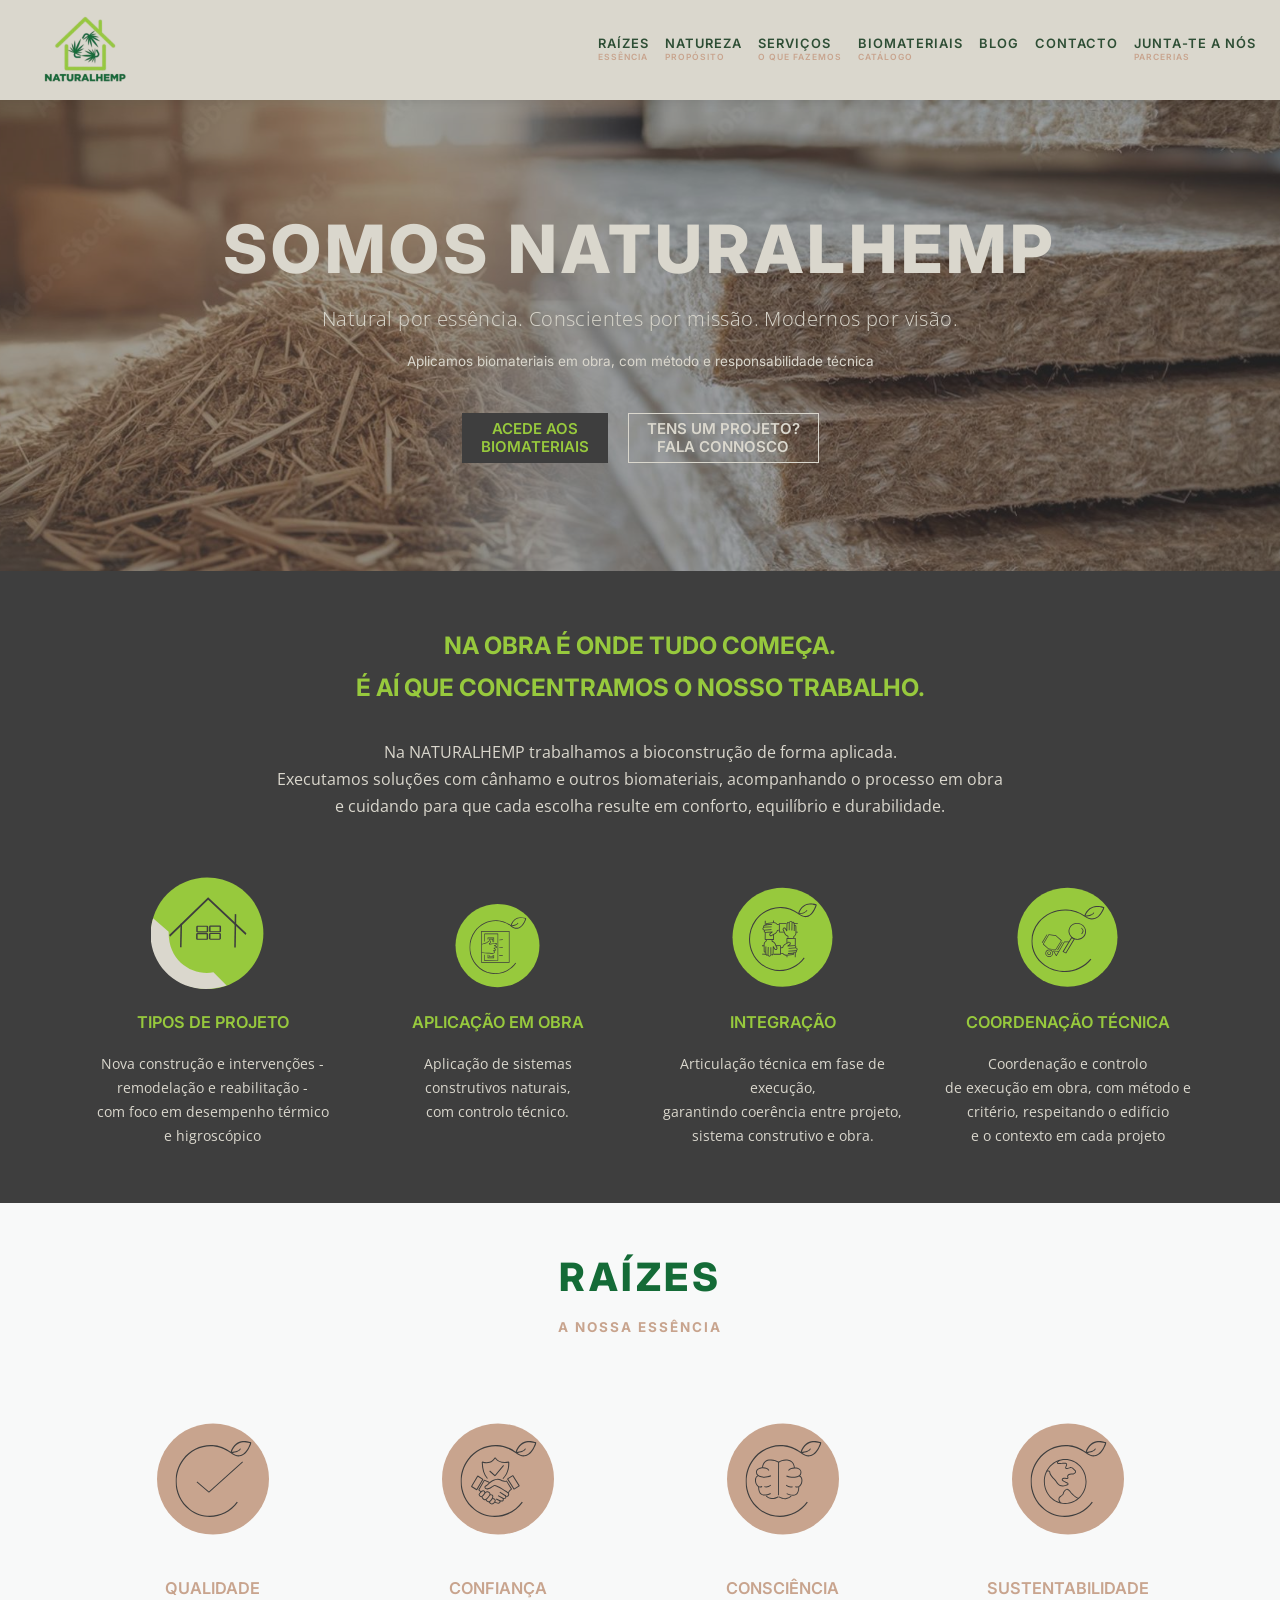
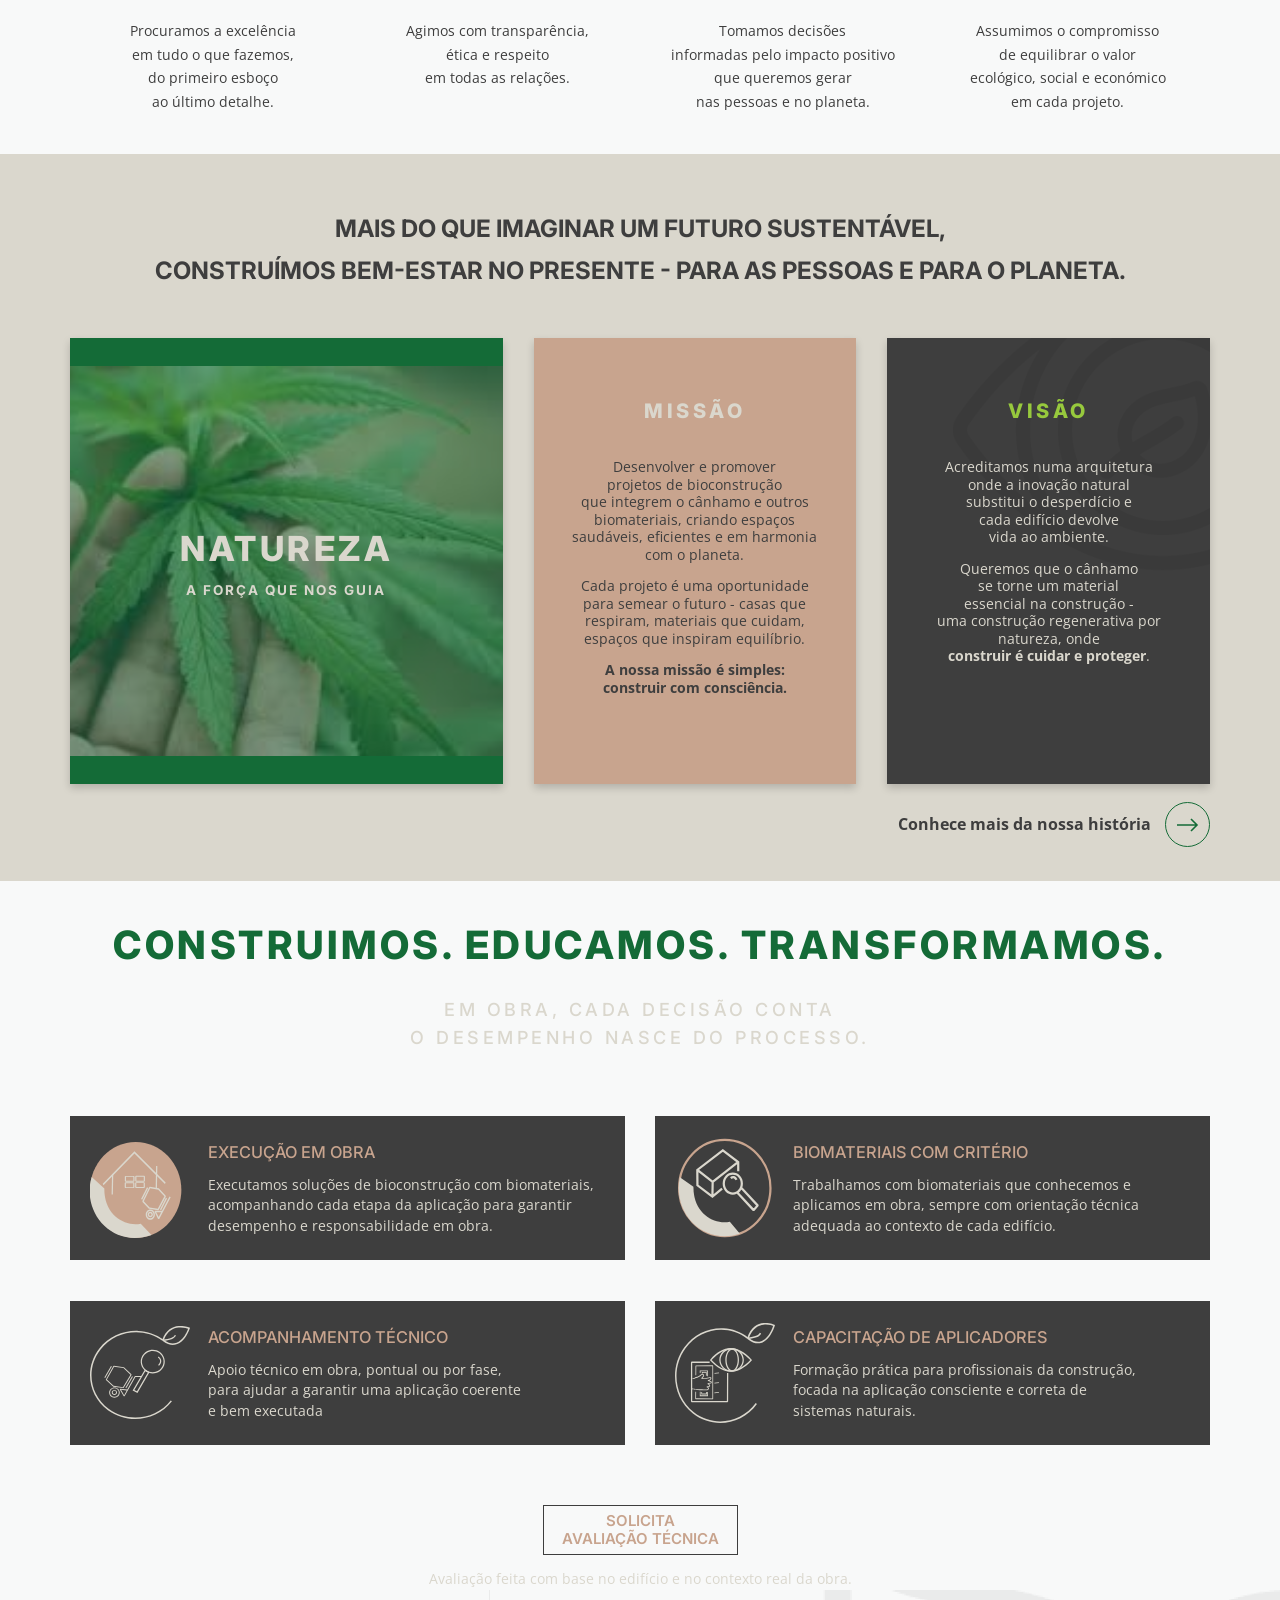
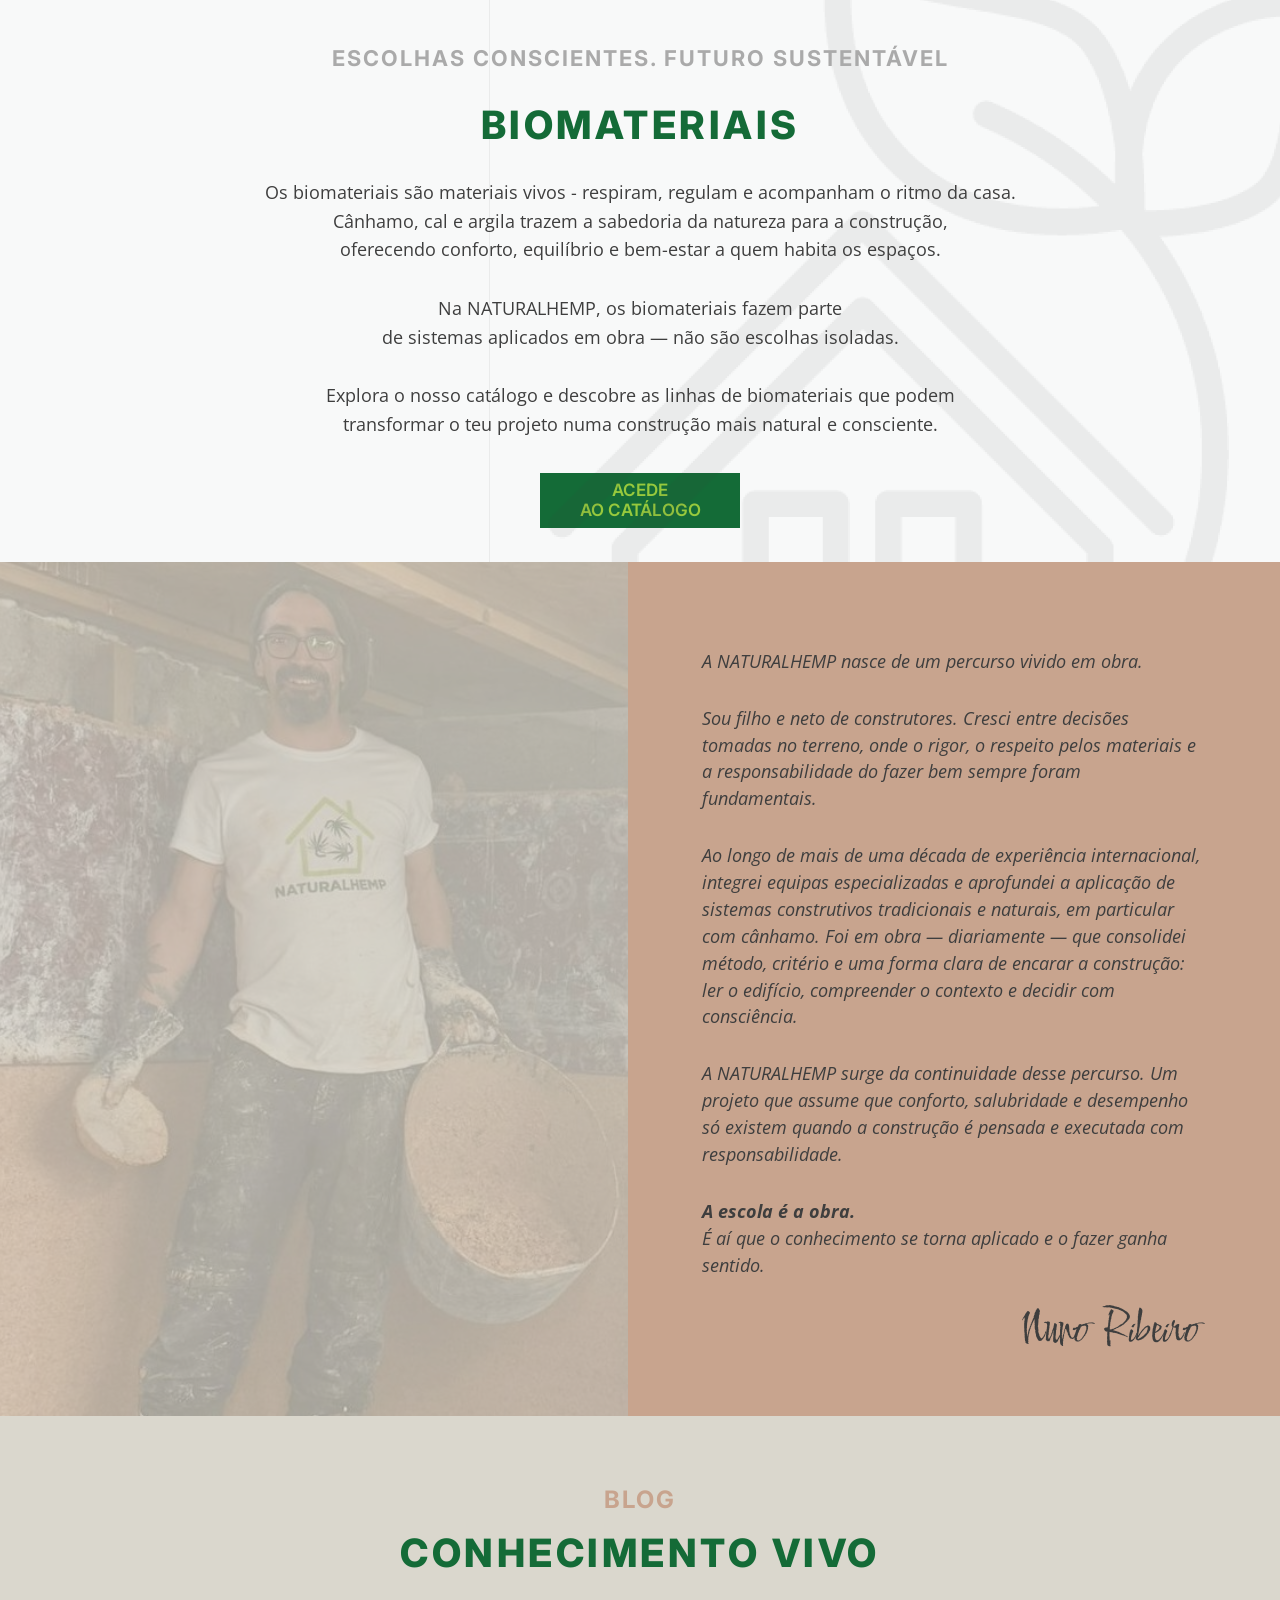
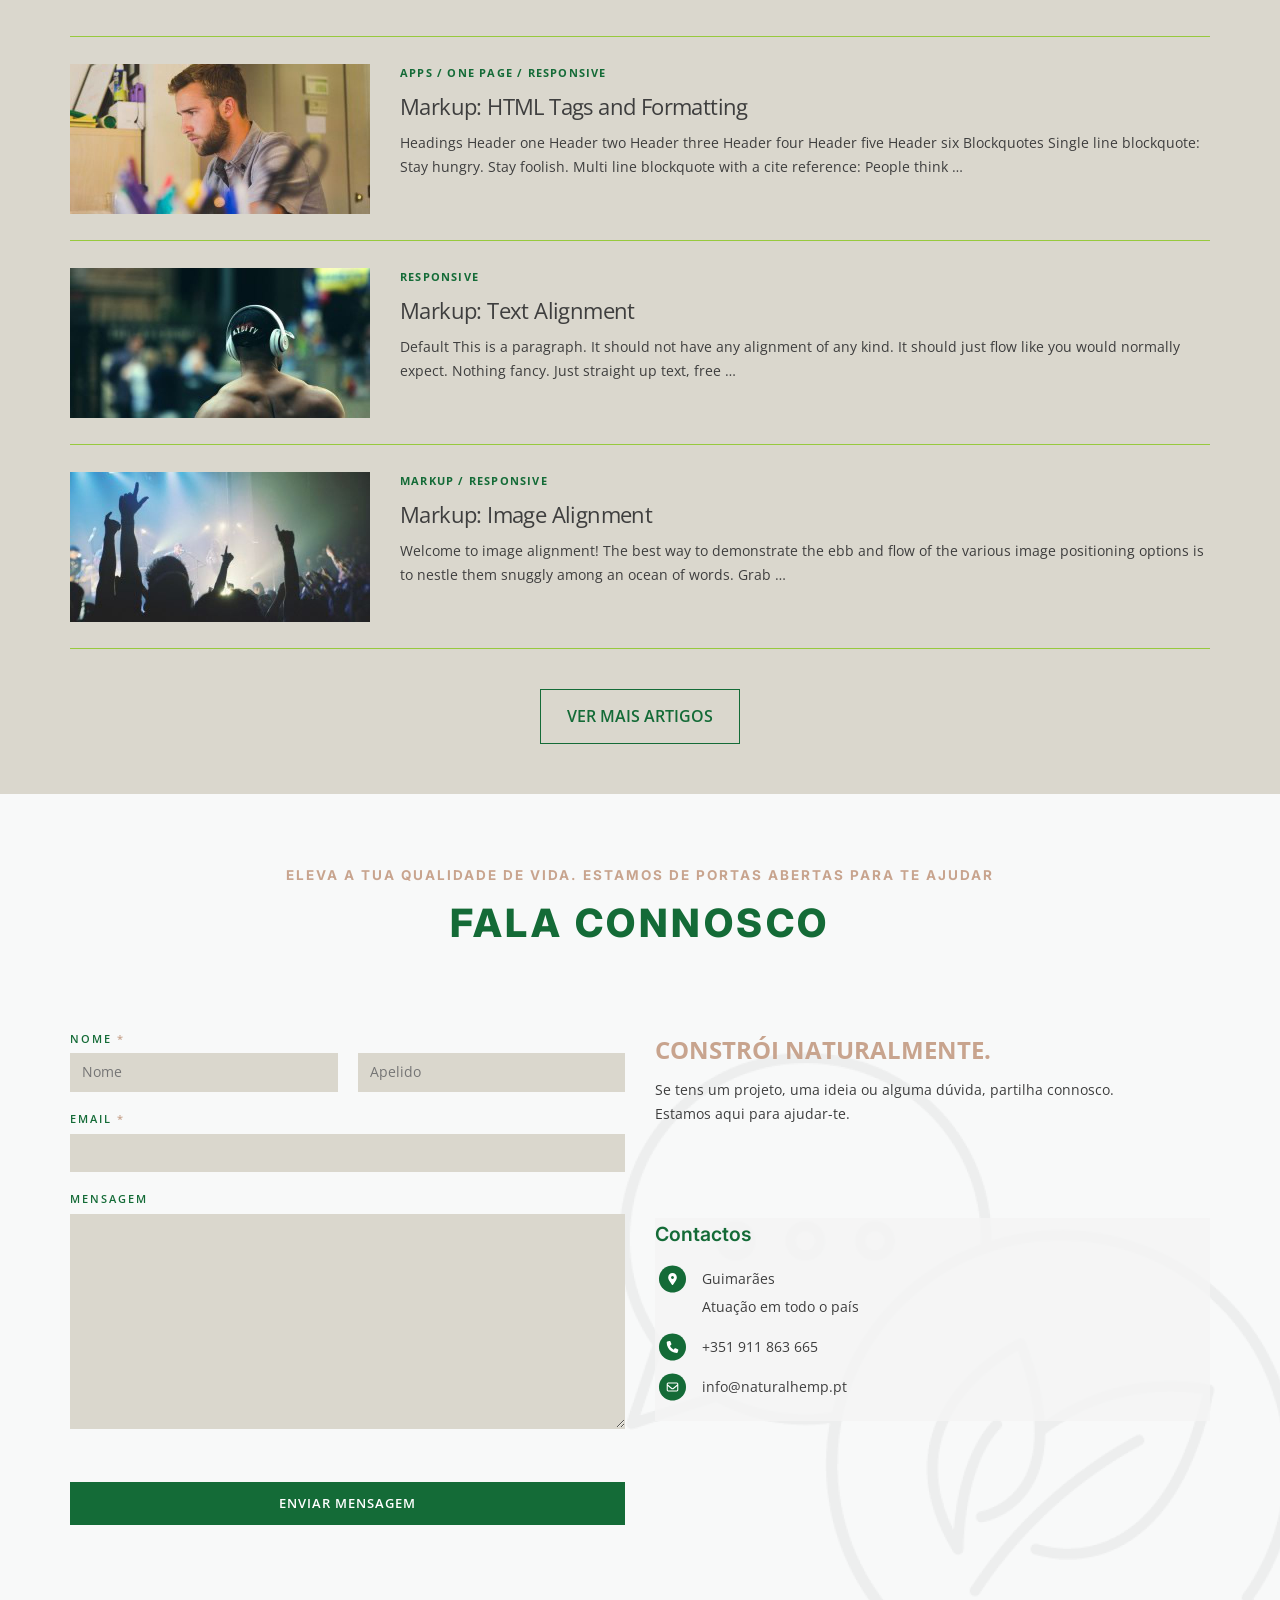
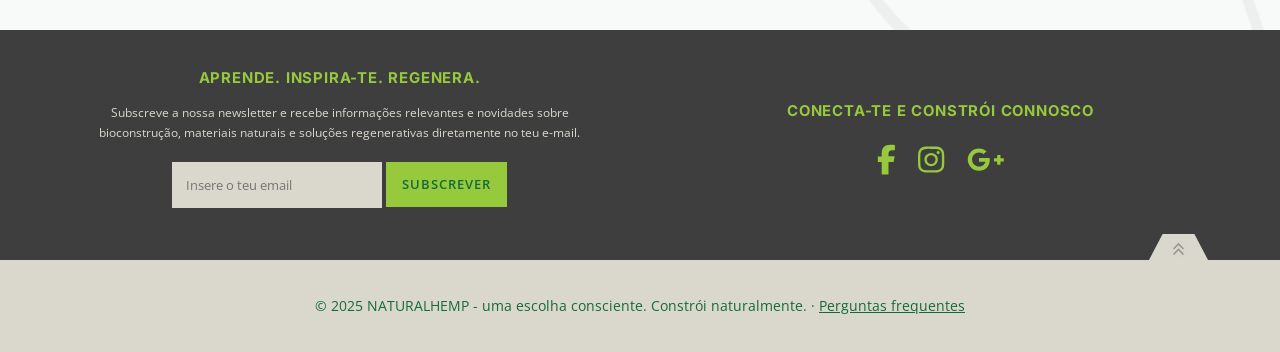
==== commit 4e3c44a5: "Refazer website NATURALHEMP de acordo com o design Figma Seis páginas (OnePage, Serviços, Biomateria" ====
--- a/index.html
+++ b/index.html
@@ -1,1731 +1,303 @@
-<!DOCTYPE html>
+<!doctype html>
 <html lang="pt-PT">
 <head>
-<meta charset="utf-8">
-<meta name="viewport" content="width=device-width, initial-scale=1">
-<title>NATURALHEMP — Bioconstrução com Cânhamo e Cal | Execução em Obra</title>
-<meta name="description" content="Execução em bioconstrução com cânhamo e sistemas à base de cal. Aplicação em obra com biomateriais para construção, reabilitação e remodelação.">
-<meta property="og:title" content="NATURALHEMP — Bioconstrução com Cânhamo e Cal | Execução em Obra">
-<meta property="og:description" content="Execução em bioconstrução com cânhamo e sistemas à base de cal. Aplicação em obra com biomateriais para construção, reabilitação e remodelação.">
-<meta property="og:type" content="website">
-<meta property="og:url" content="https://naturalhemp.pt/">
-<meta property="og:locale" content="pt_PT">
-<link rel="icon" href="data:image/svg+xml,%3Csvg xmlns='http://www.w3.org/2000/svg' viewBox='0 0 24 24'%3E%3Cpath d='M12 21V9' stroke='%23146b37' stroke-width='1.8' stroke-linecap='round'/%3E%3Cpath d='M12 13C12 13 5 12.5 3 6C9.5 6.5 12 13 12 13Z' fill='%23146b37'/%3E%3Cpath d='M12 13C12 13 19 12.5 21 6C14.5 6.5 12 13 12 13Z' fill='%23146b37'/%3E%3Cpath d='M12 9C12 9 9.5 6.5 12 2C14.5 6.5 12 9 12 9Z' fill='%23146b37'/%3E%3C/svg%3E">
-<script type="application/ld+json">
-{
-  "@context": "https://schema.org",
-  "@type": "HomeAndConstructionBusiness",
-  "name": "NATURALHEMP",
-  "description": "Execução em bioconstrução com cânhamo e sistemas à base de cal. Aplicação em obra com biomateriais para construção, reabilitação e remodelação.",
-  "url": "https://naturalhemp.pt/",
-  "founder": { "@type": "Person", "name": "Nuno Ribeiro" },
-  "areaServed": "Portugal",
-  "sameAs": ["https://www.instagram.com/naturalhemp.pt/", "https://wa.me/message/C767VBSFNXAZK1"]
-}
-</script>
+  <meta charset="utf-8">
+  <meta name="viewport" content="width=device-width, initial-scale=1">
+  <title>NATURALHEMP — Bioconstrução com cânhamo e biomateriais</title>
+  <meta name="description" content="Natural por essência. Conscientes por missão. Modernos por visão. Aplicamos biomateriais em obra, com método e responsabilidade técnica.">
+  <link rel="icon" href="assets/img/logo.png">
+  <link rel="preconnect" href="https://fonts.googleapis.com">
+  <link rel="preconnect" href="https://fonts.gstatic.com" crossorigin>
+  <link href="https://fonts.googleapis.com/css2?family=Comforter+Brush&family=Inter:wght@400;500;600;700;800;900&family=Open+Sans:ital,wght@0,300;0,400;0,600;0,700;0,800;1,300;1,400&display=swap" rel="stylesheet">
+  <link rel="stylesheet" href="assets/css/style.css">
 </head>
 <body>
-<style>
-  @font-face {
-    font-family: 'Anton';
-    font-style: normal;
-    font-weight: 400;
-    font-display: swap;
-    src: url([data-uri]) format('woff2');
-  }
-  @font-face {
-    font-family: 'Archivo';
-    font-style: normal;
-    font-weight: 100 900;
-    font-display: swap;
-    src: url([data-uri]) format('woff2');
-  }
-
-  :root {
-    --verde: #146b37;
-    --verde-escuro: #0d3d22;
-    --verde-noite: #092b18;
-    --cal: #f2e9d9;
-    --cal-claro: #f8f2e7;
-    --salvia: #dad7cd;
-    --canamo: #c8a48e;
-    --canamo-claro: #e2cdb9;
-    --carvao: #2e2b26;
-    --pedra: #6b675f;
-    --grain: url("data:image/svg+xml,%3Csvg xmlns='http://www.w3.org/2000/svg' width='240' height='240'%3E%3Cfilter id='g'%3E%3CfeTurbulence type='fractalNoise' baseFrequency='0.9' numOctaves='2' stitchTiles='stitch'/%3E%3CfeColorMatrix type='saturate' values='0'/%3E%3C/filter%3E%3Crect width='240' height='240' filter='url(%23g)' opacity='0.55'/%3E%3C/svg%3E");
-    --f-obra1: url("[data-uri]");
-    --f-obra2: url("[data-uri]");
-    --f-obra3: url("[data-uri]